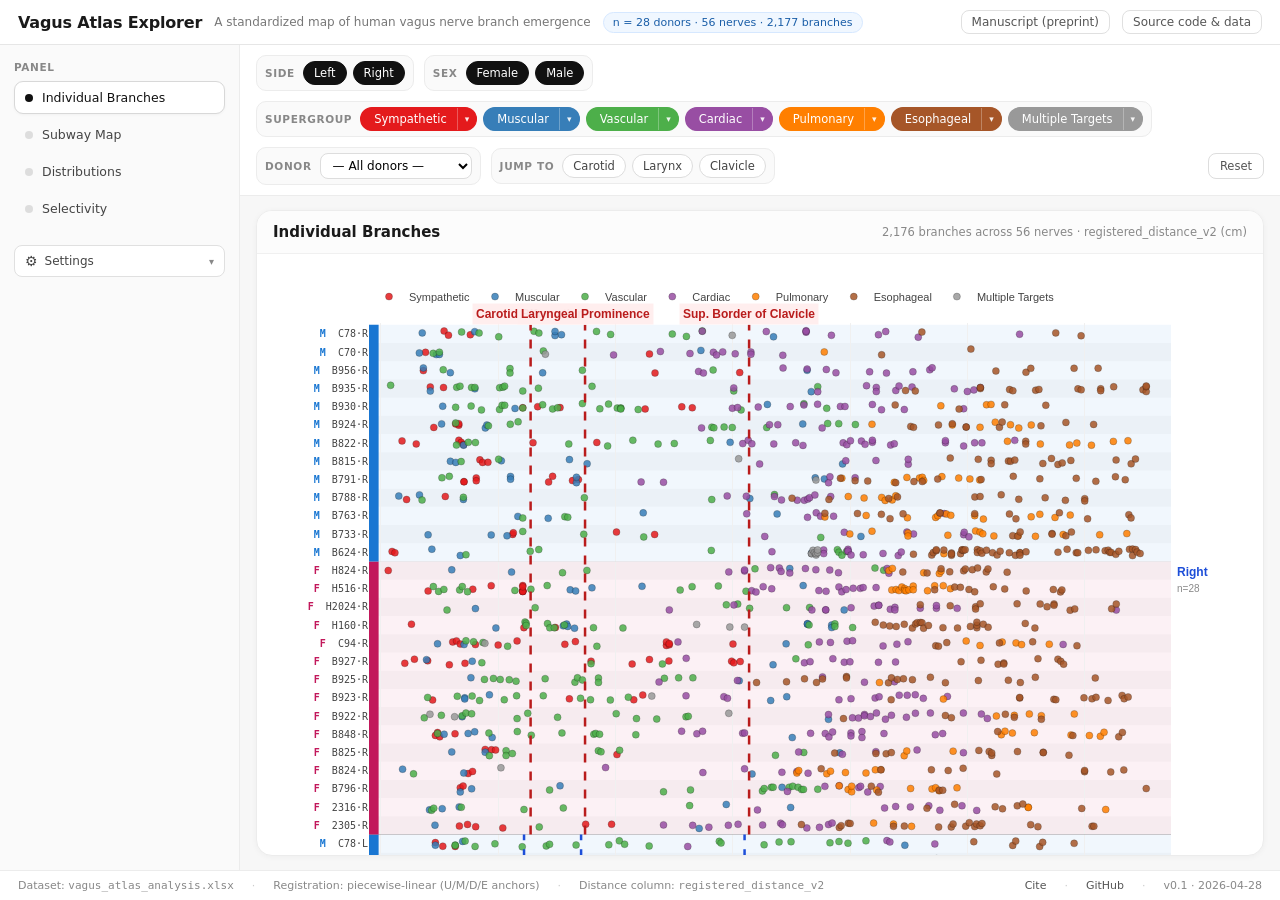
==== explorer/index.html @ 988008fc "Reorganize: paper/ and explorer/ top-level folders Drops repo from 27 top-level entries to 10. All p" ====
<!DOCTYPE html>
<html lang="en">
<head>
<meta charset="UTF-8">
<meta name="viewport" content="width=device-width, initial-scale=1.0">
<title>Vagus Atlas Explorer</title>
<script src="https://cdn.plot.ly/plotly-2.30.0.min.js" charset="utf-8"></script>
<script src="vagus_atlas_data.js"></script>
<style>
  /* ==========================================================
     RESET + TYPOGRAPHY
     ========================================================== */
  *, *::before, *::after { box-sizing: border-box; }
  html, body { height: 100%; margin: 0; }
  body {
    font-family: Inter, system-ui, "Segoe UI", Helvetica, Arial, sans-serif;
    font-size: 13px;
    color: #1a1a1a;
    background: #f7f7f7;
    -webkit-font-smoothing: antialiased;
  }
  button { font-family: inherit; font-size: inherit; color: inherit; }

  /* ==========================================================
     APP GRID
     ========================================================== */
  #app {
    display: grid;
    grid-template-rows: auto 1fr auto;
    grid-template-columns: 240px 1fr;
    grid-template-areas:
      "header  header"
      "sidebar main"
      "footer  footer";
    height: 100vh;
    width: 100vw;
  }

  /* ==========================================================
     HEADER
     ========================================================== */
  header {
    grid-area: header;
    display: flex;
    align-items: center;
    gap: 12px;
    padding: 10px 18px;
    background: #fff;
    border-bottom: 1px solid #e6e6e6;
  }
  header h1 {
    margin: 0;
    font-size: 16px;
    font-weight: 600;
    letter-spacing: -0.01em;
  }
  header .subtitle {
    font-size: 12px;
    color: #777;
    font-weight: 400;
  }
  .badge {
    font-size: 11px;
    padding: 3px 9px;
    border-radius: 999px;
    background: #f5f5f5;
    border: 1px solid #e7e7e7;
    color: #444;
    white-space: nowrap;
  }
  .badge.dataset { background: #f0f7ff; border-color: #d6e8ff; color: #1a5ea8; }
  header .spacer { flex: 1; }
  header .header-link {
    font-size: 12px;
    color: #555;
    text-decoration: none;
    padding: 4px 10px;
    border-radius: 8px;
    border: 1px solid #e0e0e0;
  }
  header .header-link:hover { background: #fafafa; }

  /* ==========================================================
     SIDEBAR
     ========================================================== */
  aside.sidebar {
    grid-area: sidebar;
    background: #fafafa;
    border-right: 1px solid #ececec;
    overflow-y: auto;
    padding: 16px 14px 24px 14px;
  }
  .side-section { margin-bottom: 20px; }
  .side-section h4 {
    margin: 0 0 8px 0;
    font-size: 10.5px;
    font-weight: 600;
    text-transform: uppercase;
    letter-spacing: 0.06em;
    color: #888;
  }

  .toggle-row {
    display: flex;
    background: #fff;
    border: 1px solid #e2e2e2;
    border-radius: 10px;
    padding: 3px;
    gap: 3px;
  }
  .toggle-row .toggle-btn {
    flex: 1;
    padding: 6px 0;
    border: none;
    background: transparent;
    border-radius: 7px;
    cursor: pointer;
    font-size: 12px;
    font-weight: 500;
    color: #555;
    transition: background 0.12s, color 0.12s;
  }
  .toggle-row .toggle-btn:hover:not(.active) { background: #f1f1f1; }
  .toggle-row .toggle-btn.active {
    background: #111;
    color: #fff;
  }

  .panel-nav { display: flex; flex-direction: column; gap: 4px; }
  .panel-nav .nav-item {
    display: flex;
    align-items: center;
    gap: 9px;
    padding: 8px 10px;
    border-radius: 9px;
    cursor: pointer;
    color: #444;
    font-size: 12.5px;
    border: 1px solid transparent;
    background: transparent;
    text-align: left;
  }
  .panel-nav .nav-item:hover:not(.active):not(.disabled) { background: #f0f0f0; }
  .panel-nav .nav-item.active {
    background: #fff;
    border-color: #d8d8d8;
    color: #111;
    font-weight: 500;
    box-shadow: 0 1px 3px rgba(0,0,0,0.04);
  }
  .panel-nav .nav-item.disabled {
    opacity: 0.4;
    cursor: not-allowed;
  }
  .panel-nav .nav-item .nav-dot {
    width: 8px; height: 8px; border-radius: 50%;
    background: #ddd;
    flex-shrink: 0;
  }
  .panel-nav .nav-item.active .nav-dot { background: #111; }

  /* ==========================================================
     MAIN CONTENT
     ========================================================== */
  main {
    grid-area: main;
    display: grid;
    grid-template-rows: auto 1fr;
    overflow: hidden;
    background: #f7f7f7;
  }

  /* ----- Filter bar ----- */
  .filter-bar {
    background: #fff;
    border-bottom: 1px solid #ececec;
    padding: 10px 16px;
    display: flex;
    flex-wrap: wrap;
    gap: 10px;
    align-items: center;
  }
  .filter-group {
    display: flex;
    align-items: center;
    gap: 6px;
    background: #fafafa;
    border: 1px solid #ececec;
    border-radius: 10px;
    padding: 5px 8px;
  }
  .filter-group .filter-label {
    font-size: 10.5px;
    font-weight: 600;
    text-transform: uppercase;
    letter-spacing: 0.06em;
    color: #888;
    margin-right: 2px;
  }
  .chip {
    font-size: 11.5px;
    padding: 4px 10px;
    border-radius: 999px;
    border: 1px solid #ddd;
    background: #fff;
    cursor: pointer;
    color: #444;
    transition: background 0.12s, color 0.12s, border-color 0.12s;
    white-space: nowrap;
  }
  .chip:hover:not(.active) { background: #f3f3f3; }
  .chip.active {
    background: #111;
    color: #fff;
    border-color: #111;
  }
  .chip.sg-chip {
    border-left-width: 4px;
    padding: 0;
    display: inline-flex;
    align-items: stretch;
  }
  .sg-chip-name {
    padding: 4px 10px;
  }
  .sg-chip-chevron {
    padding: 4px 7px;
    border-left: 1px solid rgba(0,0,0,0.10);
    color: #888;
    font-size: 9px;
    user-select: none;
    display: inline-flex;
    align-items: center;
  }
  .sg-chip-chevron:hover { background: rgba(0,0,0,0.08); }
  .chip.sg-chip.active {
    background: var(--sg-color);
    border-color: var(--sg-color);
    color: #fff;
  }
  .chip.sg-chip.active .sg-chip-chevron {
    border-left-color: rgba(255,255,255,0.28);
    color: rgba(255,255,255,0.9);
  }
  .chip.sg-chip.active .sg-chip-chevron:hover { background: rgba(255,255,255,0.18); }
  .chip.sg-chip.partial {
    background: rgba(0,0,0,0.02);
    color: var(--sg-color);
  }
  .chip.sg-chip.partial .sg-chip-chevron { color: var(--sg-color); border-left-color: rgba(0,0,0,0.18); }
  .chip.sg-chip:not(.active):not(.partial) {
    border-left-color: var(--sg-color);
  }

  /* Subgroup picker bar — appears below the filter bar when chevrons are open */
  .filter-subbar {
    display: none;
    flex-wrap: wrap;
    gap: 8px;
    margin: 0 16px 10px 16px;
    padding: 6px 10px;
    background: #fafafa;
    border: 1px dashed #d4d4d4;
    border-radius: 8px;
  }
  .filter-subbar.has-expanded { display: flex; }
  .fsb-cluster {
    display: inline-flex;
    align-items: center;
    flex-wrap: wrap;
    gap: 4px;
    padding: 4px 8px;
    border-radius: 8px;
    background: var(--sg-tint, rgba(0,0,0,0.03));
    border: 1px solid var(--sg-border, #e5e5e5);
  }
  .fsb-cluster-label {
    font-size: 10px;
    font-weight: 700;
    text-transform: uppercase;
    letter-spacing: 0.05em;
    color: var(--sg-color, #555);
    margin-right: 2px;
  }
  .fsb-sub-chip {
    font-size: 10.5px;
    padding: 2px 9px;
    border-radius: 999px;
    border: 1px solid #ddd;
    background: #fff;
    cursor: pointer;
    color: #555;
    white-space: nowrap;
    font-family: inherit;
    transition: background 0.12s, color 0.12s, border-color 0.12s;
  }
  .fsb-sub-chip:hover:not(.active) { background: #f3f3f3; }
  .fsb-sub-chip.active {
    background: var(--sg-color, #111);
    color: #fff;
    border-color: var(--sg-color, #111);
  }

  .filter-group select {
    font: inherit;
    font-size: 12px;
    border: 1px solid #ddd;
    border-radius: 8px;
    background: #fff;
    padding: 4px 8px;
    cursor: pointer;
  }

  .reset-btn {
    margin-left: auto;
    font-size: 11.5px;
    padding: 5px 11px;
    border-radius: 8px;
    border: 1px solid #ddd;
    background: #fff;
    color: #555;
    cursor: pointer;
  }
  .reset-btn:hover { background: #fafafa; color: #111; }

  /* ----- Panel area ----- */
  .panel-area {
    overflow: auto;
    padding: 14px 16px;
  }
  .panel {
    display: none;
    height: 100%;
  }
  .panel.active { display: block; }

  .card {
    background: #fff;
    border: 1px solid #ececec;
    border-radius: 16px;
    box-shadow: 0 1px 6px rgba(0,0,0,0.04);
    overflow: hidden;
    height: 100%;
    display: flex;
    flex-direction: column;
  }
  .card-header {
    padding: 12px 16px;
    border-bottom: 1px solid #f0f0f0;
    background: #fcfcfc;
    display: flex;
    align-items: center;
    justify-content: space-between;
  }
  .card-header h2 {
    margin: 0;
    font-size: 14px;
    font-weight: 600;
  }
  .card-header .card-meta {
    font-size: 11.5px;
    color: #888;
  }
  .card-body {
    flex: 1;
    padding: 16px;
    overflow: auto;
  }
  .figure-placeholder {
    height: 100%;
    min-height: 360px;
    border: 1.5px dashed #d8d8d8;
    border-radius: 12px;
    display: flex;
    flex-direction: column;
    align-items: center;
    justify-content: center;
    gap: 6px;
    color: #999;
    font-size: 12.5px;
    background: #fbfbfb;
  }
  .figure-placeholder .ph-title {
    font-size: 14px;
    font-weight: 500;
    color: #666;
  }
  .figure-placeholder .ph-detail {
    font-size: 11.5px;
    color: #aaa;
    max-width: 460px;
    text-align: center;
    line-height: 1.5;
  }

  /* ==========================================================
     FOOTER
     ========================================================== */
  footer {
    grid-area: footer;
    background: #fff;
    border-top: 1px solid #ececec;
    padding: 8px 18px;
    display: flex;
    gap: 18px;
    align-items: center;
    font-size: 11px;
    color: #888;
  }
  footer .foot-sep { color: #ccc; }
  footer a { color: #555; text-decoration: none; }
  footer a:hover { color: #111; text-decoration: underline; }
  footer .spacer { flex: 1; }

  /* ==========================================================
     SELECTIVITY PANEL CONTROLS
     ========================================================== */
  .sel-controls {
    display: flex;
    flex-wrap: wrap;
    gap: 14px;
    margin-bottom: 10px;
    padding: 10px 12px;
    background: #fafafa;
    border: 1px solid #ececec;
    border-radius: 12px;
    align-items: flex-start;
  }
  .sel-block {
    display: flex;
    flex-direction: column;
    gap: 5px;
    min-width: 0;
  }
  .sel-block.flex { flex: 1; min-width: 220px; }
  .sel-block-label {
    font-size: 10px;
    font-weight: 600;
    text-transform: uppercase;
    letter-spacing: 0.06em;
    color: #888;
  }
  .sel-block-label .sel-target-tag { color: #ec4899; }
  .sel-block-label .sel-comp-tag { color: #06b6d4; }
  .sel-chips {
    display: flex;
    flex-wrap: wrap;
    gap: 4px;
  }
  .sel-chip {
    font-size: 11px;
    padding: 3px 9px;
    border-radius: 999px;
    border: 1px solid #ddd;
    background: #fff;
    cursor: pointer;
    color: #555;
    transition: background 0.12s, color 0.12s, border-color 0.12s;
    white-space: nowrap;
    font-family: inherit;
  }
  .sel-chip:hover:not(.target-active):not(.comparator-active):not(.disabled) { background: #f3f3f3; }
  .sel-chip.disabled { opacity: 0.4; cursor: not-allowed; }
  .sel-chip.target-active {
    background: #ec4899;
    color: #fff;
    border-color: #ec4899;
  }
  .sel-chip.comparator-active {
    background: #06b6d4;
    color: #fff;
    border-color: #06b6d4;
  }
  /* Partial: some but not all subgroups in this role */
  .sel-chip.target-partial {
    background: rgba(236,72,153,0.10);
    border-color: #ec4899;
    color: #ec4899;
  }
  .sel-chip.comparator-partial {
    background: rgba(6,182,212,0.10);
    border-color: #06b6d4;
    color: #06b6d4;
  }
  /* Chip becomes a two-part button: name + chevron */
  .sel-chip { padding: 0; display: inline-flex; align-items: stretch; }
  .sel-chip-name { padding: 3px 9px; }
  .sel-chip-chevron {
    padding: 3px 7px;
    border-left: 1px solid #ddd;
    color: #888;
    font-size: 10px;
    user-select: none;
    display: inline-flex;
    align-items: center;
  }
  .sel-chip-chevron:hover { background: rgba(0,0,0,0.08); }
  .sel-chip.target-active .sel-chip-chevron,
  .sel-chip.comparator-active .sel-chip-chevron {
    border-left-color: rgba(255,255,255,0.28);
    color: rgba(255,255,255,0.9);
  }
  .sel-chip.target-active .sel-chip-chevron:hover,
  .sel-chip.comparator-active .sel-chip-chevron:hover { background: rgba(255,255,255,0.18); }
  .sel-chip.target-partial .sel-chip-chevron { border-left-color: rgba(236,72,153,0.35); color: #ec4899; }
  .sel-chip.comparator-partial .sel-chip-chevron { border-left-color: rgba(6,182,212,0.35); color: #06b6d4; }
  /* Open chevron gets a subtle tint matching the cluster below */
  .sel-chip-chevron.open {
    background: var(--sg-tint, rgba(0,0,0,0.06));
    color: var(--sg-color, #333);
  }

  /* Second-row subgroup bar — appears only when at least one chevron is open */
  .sel-subgroup-bar {
    display: none;
    flex-wrap: wrap;
    gap: 6px;
    margin-top: 6px;
    padding: 6px 8px;
    background: #fafafa;
    border: 1px dashed #d4d4d4;
    border-radius: 8px;
  }
  .sel-subgroup-bar.has-expanded { display: flex; }
  .sel-sub-cluster {
    display: inline-flex;
    align-items: center;
    flex-wrap: wrap;
    gap: 4px;
    padding: 4px 8px;
    border-radius: 8px;
    background: var(--sg-tint, rgba(0,0,0,0.03));
    border: 1px solid var(--sg-border, #e5e5e5);
  }
  .sel-sub-cluster-label {
    font-size: 9.5px;
    font-weight: 700;
    text-transform: uppercase;
    letter-spacing: 0.05em;
    color: var(--sg-color, #555);
    margin-right: 2px;
  }
  .sel-sub-chip {
    font-size: 10.5px;
    padding: 2px 9px;
    border-radius: 999px;
    border: 1px solid #ddd;
    background: #fff;
    cursor: pointer;
    color: #555;
    white-space: nowrap;
    font-family: inherit;
    transition: background 0.12s, color 0.12s, border-color 0.12s;
  }
  .sel-sub-chip:hover:not(.target-active):not(.comparator-active):not(.disabled) { background: #f3f3f3; }
  .sel-sub-chip.target-active { background: #ec4899; color: #fff; border-color: #ec4899; }
  .sel-sub-chip.comparator-active { background: #06b6d4; color: #fff; border-color: #06b6d4; }
  .sel-sub-chip.disabled { opacity: 0.45; cursor: not-allowed; }

  .sel-input {
    font: inherit;
    font-size: 12px;
    padding: 4px 8px;
    border: 1px solid #ddd;
    border-radius: 6px;
    background: #fff;
    width: 80px;
  }
  .sel-input.tiny { width: 60px; }
  .sel-btn {
    font: inherit;
    font-size: 11.5px;
    padding: 5px 10px;
    border-radius: 8px;
    border: 1px solid #ddd;
    background: #fff;
    color: #444;
    cursor: pointer;
  }
  .sel-btn:hover { background: #f3f3f3; color: #111; }

  .sel-readout {
    display: flex;
    flex-wrap: wrap;
    gap: 6px 14px;
    padding: 8px 14px;
    margin-bottom: 10px;
    background: #fff;
    border: 1px solid #efefef;
    border-radius: 10px;
    font-size: 12px;
    align-items: baseline;
  }
  .sel-readout .sr-item { display: inline-flex; align-items: baseline; gap: 4px; }
  .sel-readout .sr-label {
    color: #888;
    font-size: 9.5px;
    font-weight: 600;
    text-transform: uppercase;
    letter-spacing: 0.06em;
  }
  .sel-readout .sr-value { font-weight: 600; color: #111; font-variant-numeric: tabular-nums; }
  .sel-readout .sr-target { color: #ec4899; }
  .sel-readout .sr-comparator { color: #06b6d4; }
  .sel-readout .sr-side-l { border-left: 3px solid #b91c1c; padding-left: 6px; }
  .sel-readout .sr-side-r { border-left: 3px solid #1d4ed8; padding-left: 6px; }
  .sel-readout .sr-sep { color: #ccc; }

  /* ==========================================================
     DISTRIBUTIONS / VIOLINS PANEL CONTROLS
     ========================================================== */
  .vio-controls {
    display: flex;
    flex-wrap: wrap;
    gap: 14px;
    margin-bottom: 10px;
    padding: 10px 12px;
    background: #fafafa;
    border: 1px solid #ececec;
    border-radius: 12px;
    align-items: flex-start;
  }
  .vio-block { display: flex; flex-direction: column; gap: 5px; min-width: 0; }
  .vio-block.flex { flex: 1; min-width: 260px; }
  .vio-block-label {
    font-size: 10px;
    font-weight: 600;
    text-transform: uppercase;
    letter-spacing: 0.06em;
    color: #888;
  }
  .vio-pool-a-tag { color: #0d9488; }
  .vio-pool-b-tag { color: #d97706; }

  .vio-chip-grid { display: flex; flex-direction: column; gap: 5px; }
  .vio-chip-row { display: flex; flex-wrap: wrap; gap: 4px; }

  .vio-chip {
    display: inline-flex;
    align-items: center;
    gap: 0;
    font-size: 11px;
    padding: 0;
    border-radius: 999px;
    border: 1px solid #ddd;
    background: #fff;
    cursor: pointer;
    color: #555;
    white-space: nowrap;
    font-family: inherit;
    overflow: hidden;
    transition: background 0.12s, color 0.12s, border-color 0.12s;
  }
  .vio-chip-name {
    padding: 3px 4px 3px 10px;
    cursor: pointer;
  }
  .vio-chip-chevron {
    display: inline-flex;
    align-items: center;
    justify-content: center;
    width: 18px;
    height: 100%;
    background: rgba(0,0,0,0.04);
    font-size: 9px;
    border-left: 1px solid rgba(0,0,0,0.08);
    color: inherit;
    cursor: pointer;
    padding: 0 2px;
  }
  .vio-chip-chevron:hover { background: rgba(0,0,0,0.10); }

  .vio-chip.pool-a-active {
    background: #0d9488;
    color: #fff;
    border-color: #0d9488;
  }
  .vio-chip.pool-a-active .vio-chip-chevron {
    background: rgba(255,255,255,0.18);
    border-left-color: rgba(255,255,255,0.25);
  }
  .vio-chip.pool-b-active {
    background: #d97706;
    color: #fff;
    border-color: #d97706;
  }
  .vio-chip.pool-b-active .vio-chip-chevron {
    background: rgba(255,255,255,0.18);
    border-left-color: rgba(255,255,255,0.25);
  }
  .vio-chip.pool-a-partial {
    background: rgba(13,148,136,0.10);
    border-color: #0d9488;
    color: #0d9488;
  }
  .vio-chip.pool-b-partial {
    background: rgba(217,119,6,0.10);
    border-color: #d97706;
    color: #d97706;
  }
  .vio-chip.disabled { opacity: 0.4; cursor: not-allowed; }

  .vio-subgroup-tray {
    display: none;
    flex-wrap: wrap;
    gap: 3px;
    padding: 6px 8px;
    background: #fafafa;
    border: 1px dashed #d4d4d4;
    border-radius: 8px;
    margin-top: 2px;
  }
  .vio-subgroup-tray.expanded { display: flex; }

  .vio-sub-chip {
    font-size: 10.5px;
    padding: 2px 9px;
    border-radius: 999px;
    border: 1px solid #ddd;
    background: #fff;
    cursor: pointer;
    color: #555;
    white-space: nowrap;
    font-family: inherit;
    transition: background 0.12s, color 0.12s, border-color 0.12s;
  }
  .vio-sub-chip:hover:not(.pool-a-active):not(.pool-b-active) { background: #f3f3f3; }
  .vio-sub-chip.pool-a-active {
    background: #0d9488; color: #fff; border-color: #0d9488;
  }
  .vio-sub-chip.pool-b-active {
    background: #d97706; color: #fff; border-color: #d97706;
  }
  .vio-sub-chip.disabled { opacity: 0.4; cursor: not-allowed; }

  .vio-sex-toggle[data-on="true"] {
    background: #111;
    color: #fff;
    border-color: #111;
  }

  .vio-mode-bar {
    display: flex;
    align-items: center;
    gap: 14px;
    margin-bottom: 10px;
    padding: 8px 12px;
    background: #fafafa;
    border: 1px solid #ececec;
    border-radius: 12px;
  }
  .vio-mode-bar .vio-spacer { flex: 1; }

  .vio-pools-controls {
    display: flex;
    flex-wrap: wrap;
    gap: 14px;
    margin-bottom: 10px;
    padding: 10px 12px;
    background: #fafafa;
    border: 1px solid #ececec;
    border-radius: 12px;
    align-items: flex-start;
  }

  /* Picker chip styling — uses neutral dark gray for "in current build" */
  .vio-chip.picker-active {
    background: #374151;
    color: #fff;
    border-color: #374151;
  }
  .vio-chip.picker-active .vio-chip-chevron {
    background: rgba(255,255,255,0.18);
    border-left-color: rgba(255,255,255,0.25);
  }
  .vio-chip.picker-partial {
    background: #f3f4f6;
    border-color: #374151;
    color: #374151;
  }
  .vio-sub-chip.picker-active {
    background: #374151; color: #fff; border-color: #374151;
  }

  /* Pool list chips */
  .vio-pool-list {
    display: flex;
    flex-wrap: wrap;
    gap: 6px;
    padding: 4px 0;
    min-height: 36px;
  }
  .vio-pool-empty-hint {
    font-size: 11.5px;
    color: #aaa;
    font-style: italic;
    padding: 6px 0;
  }
  .vio-pool-chip {
    display: inline-flex;
    align-items: center;
    gap: 6px;
    font-size: 12px;
    padding: 4px 4px 4px 12px;
    border-radius: 999px;
    border: 2px solid var(--pool-color, #888);
    background: #fff;
    color: var(--pool-color, #555);
    cursor: pointer;
    font-family: inherit;
    font-weight: 500;
    user-select: none;
  }
  .vio-pool-chip:hover { background: rgba(0,0,0,0.03); }
  .vio-pool-chip.editing {
    background: var(--pool-color, #555);
    color: #fff;
    box-shadow: 0 0 0 3px rgba(0,0,0,0.06);
  }
  .vio-pool-chip-name { font-weight: 600; }
  .vio-pool-chip-count {
    font-size: 10.5px;
    opacity: 0.7;
    font-weight: 400;
  }
  .vio-pool-chip-remove {
    display: inline-flex;
    align-items: center;
    justify-content: center;
    width: 18px;
    height: 18px;
    border-radius: 50%;
    background: rgba(0,0,0,0.06);
    font-size: 11px;
    color: inherit;
    cursor: pointer;
    margin-left: 2px;
  }
  .vio-pool-chip-remove:hover { background: rgba(0,0,0,0.18); }
  .vio-pool-chip.editing .vio-pool-chip-remove { background: rgba(255,255,255,0.18); }
  .vio-pool-chip.editing .vio-pool-chip-remove:hover { background: rgba(255,255,255,0.32); }

  /* ==========================================================
     SETTINGS DROPDOWN (sidebar)
     ========================================================== */
  .settings-section { position: relative; }
  .settings-toggle {
    display: flex; align-items: center; gap: 7px;
    width: 100%;
    padding: 8px 10px;
    background: #fff;
    border: 1px solid #e0e0e0;
    border-radius: 8px;
    cursor: pointer;
    font: inherit;
    font-size: 12px;
    color: #444;
    text-align: left;
  }
  .settings-toggle:hover { background: #f5f5f5; }
  .settings-toggle .gear { font-size: 14px; line-height: 1; }
  .settings-toggle .label { font-weight: 500; }
  .settings-toggle .chev {
    margin-left: auto; font-size: 10px; color: #888;
    transition: transform 0.15s;
  }
  .settings-toggle[aria-expanded="true"] .chev { transform: rotate(180deg); }
  .settings-toggle[aria-expanded="true"] {
    background: #111; color: #fff; border-color: #111;
  }
  .settings-toggle[aria-expanded="true"] .chev { color: #fff; }

  .settings-dropdown {
    display: none;
    position: absolute;
    left: 0; right: 0;
    top: calc(100% + 6px);
    z-index: 50;
    background: #fff;
    border: 1px solid #e0e0e0;
    border-radius: 10px;
    box-shadow: 0 8px 24px rgba(0,0,0,0.12);
    padding: 4px 14px;
  }
  .settings-dropdown.open { display: block; }
  .settings-row {
    display: flex; flex-direction: column; gap: 6px;
    padding: 10px 0;
    border-bottom: 1px solid #f0f0f0;
  }
  .settings-row:last-child { border-bottom: none; }
  .settings-row-label {
    font-size: 10px;
    font-weight: 600;
    text-transform: uppercase;
    letter-spacing: 0.05em;
    color: #888;
  }
  .settings-row-control { display: flex; gap: 4px; }
  .settings-btn {
    flex: 1;
    font: inherit; font-size: 11px;
    padding: 5px 9px;
    border: 1px solid #ddd;
    background: #fff;
    border-radius: 6px;
    cursor: pointer;
    color: #444;
  }
  .settings-btn:hover { background: #f3f3f3; }
  .settings-btn.active {
    background: #111; color: #fff; border-color: #111;
  }
  /* Numeric scale input (with native up/down spinner arrows) */
  .settings-num {
    flex: 1;
    font: inherit;
    font-size: 12px;
    padding: 4px 6px;
    border: 1px solid #ddd;
    border-radius: 6px;
    background: #fff;
    color: #222;
    text-align: right;
    min-width: 64px;
    max-width: 80px;
    font-variant-numeric: tabular-nums;
  }
  .settings-num:focus { outline: 2px solid #111; outline-offset: -2px; }
  .settings-num-unit {
    font-size: 11px;
    color: #888;
    margin-left: 4px;
    align-self: center;
  }
  .settings-num-reset {
    flex: 0 0 auto;
    margin-left: auto;
    font: inherit;
    font-size: 10.5px;
    padding: 4px 8px;
    border: 1px solid #ddd;
    border-radius: 6px;
    background: #fff;
    color: #666;
    cursor: pointer;
  }
  .settings-num-reset:hover { background: #f3f3f3; color: #111; }

  /* ==========================================================
     DEBUG WIDGET (development only — remove later)
     ========================================================== */
  #debug-state {
    position: fixed;
    bottom: 38px;
    right: 12px;
    background: rgba(20,20,20,0.92);
    color: #b8e0ff;
    font-family: ui-monospace, "SF Mono", Menlo, Consolas, monospace;
    font-size: 10.5px;
    padding: 8px 11px;
    border-radius: 8px;
    max-width: 360px;
    z-index: 1000;
    pointer-events: none;
    white-space: pre;
    line-height: 1.5;
    opacity: 0.85;
  }
  #debug-state.hidden { display: none; }

  /* ==========================================================
     APP CHROME FONT SCALING (high-specificity overrides at the end of the stylesheet so they win)
     Toggled via JS: document.documentElement.style.setProperty('--scale-chrome', '1.20')
     ========================================================== */
  :root { --scale-chrome: 1; }
  html body { font-size: calc(13px * var(--scale-chrome)); }
  #app header h1 { font-size: calc(16px * var(--scale-chrome)); }
  #app header .subtitle { font-size: calc(12px * var(--scale-chrome)); }
  #app header .badge { font-size: calc(11px * var(--scale-chrome)); }
  #app header .header-link { font-size: calc(12px * var(--scale-chrome)); }
  #app aside.sidebar .side-section h4 { font-size: calc(10.5px * var(--scale-chrome)); }
  #app .panel-nav .nav-item { font-size: calc(12.5px * var(--scale-chrome)); }
  #app .settings-section .settings-toggle { font-size: calc(12px * var(--scale-chrome)); }
  #app .settings-section .settings-row-label { font-size: calc(10px * var(--scale-chrome)); }
  #app .settings-section .settings-btn { font-size: calc(11px * var(--scale-chrome)); }
  #app .filter-bar .filter-label { font-size: calc(10.5px * var(--scale-chrome)); }
  #app .filter-bar .chip { font-size: calc(11.5px * var(--scale-chrome)); }
  #app .filter-bar .chip .sg-chip-chevron { font-size: calc(9px * var(--scale-chrome)); }
  #app .filter-bar .filter-group select { font-size: calc(12px * var(--scale-chrome)); }
  #app .filter-bar .reset-btn { font-size: calc(11.5px * var(--scale-chrome)); }
  #app .filter-subbar .fsb-cluster-label { font-size: calc(10px * var(--scale-chrome)); }
  #app .filter-subbar .fsb-sub-chip { font-size: calc(10.5px * var(--scale-chrome)); }
  #app footer { font-size: calc(11px * var(--scale-chrome)); }
  #app .card-header h2 { font-size: calc(15px * var(--scale-chrome)); }
  #app .card-meta { font-size: calc(11.5px * var(--scale-chrome)); }
</style>
</head>
<body data-distance-mode="registered">

  <div id="app">

    <!-- =================================================
         HEADER
         ================================================= -->
    <header>
      <h1>Vagus Atlas Explorer</h1>
      <span class="subtitle">A standardized map of human vagus nerve branch emergence</span>
      <span class="badge dataset">n = 28 donors · 56 nerves · 2,177 branches</span>
      <div class="spacer"></div>
      <a href="https://www.biorxiv.org/content/10.64898/2026.05.08.723047v2" class="header-link" title="Preprint on bioRxiv (peer-reviewed DOI will replace on publication)" target="_blank" rel="noopener">Manuscript (preprint)</a>
      <a href="https://github.com/drsiyarb/vagus_nerve_explorer" class="header-link" title="Source code &amp; data for reproducibility" target="_blank" rel="noopener">Source code &amp; data</a>
    </header>

    <!-- =================================================
         SIDEBAR
         ================================================= -->
    <aside class="sidebar">

      <div class="side-section">
        <h4>Panel</h4>
        <div class="panel-nav" id="panel-nav">
          <button class="nav-item active" data-panel="individual">
            <span class="nav-dot"></span><span>Individual Branches</span>
          </button>
          <button class="nav-item" data-panel="subway">
            <span class="nav-dot"></span><span>Subway Map</span>
          </button>
          <button class="nav-item" data-panel="violins">
            <span class="nav-dot"></span><span>Distributions</span>
          </button>
          <button class="nav-item" data-panel="selectivity">
            <span class="nav-dot"></span><span>Selectivity</span>
          </button>
        </div>
      </div>

      <div class="side-section settings-section">
        <button class="settings-toggle" id="settings-toggle" aria-expanded="false" aria-haspopup="true">
          <span class="gear" aria-hidden="true">⚙</span>
          <span class="label">Settings</span>
          <span class="chev" aria-hidden="true">▾</span>
        </button>
        <div class="settings-dropdown" id="settings-dropdown" role="menu">

          <div class="settings-row">
            <span class="settings-row-label">Distance</span>
            <div class="settings-row-control toggle-row" id="toggle-distance-mode">
              <button class="settings-btn toggle-btn active" data-value="registered">Registered</button>
              <button class="settings-btn toggle-btn" data-value="raw">Raw</button>
            </div>
          </div>

          <div class="settings-row">
            <span class="settings-row-label">Plot headings</span>
            <div class="settings-row-control" data-setting="scale-plotHeadings">
              <input type="number" class="settings-num" min="50" max="200" step="5" value="100">
              <span class="settings-num-unit">%</span>
              <button class="settings-num-reset" type="button" title="Reset to 100%">Reset</button>
            </div>
          </div>

          <div class="settings-row">
            <span class="settings-row-label">Plot tick labels</span>
            <div class="settings-row-control" data-setting="scale-plotTicks">
              <input type="number" class="settings-num" min="50" max="200" step="5" value="100">
              <span class="settings-num-unit">%</span>
              <button class="settings-num-reset" type="button" title="Reset to 100%">Reset</button>
            </div>
          </div>

          <div class="settings-row">
            <span class="settings-row-label">Plot annotations</span>
            <div class="settings-row-control" data-setting="scale-plotAnnotations">
              <input type="number" class="settings-num" min="50" max="200" step="5" value="100">
              <span class="settings-num-unit">%</span>
              <button class="settings-num-reset" type="button" title="Reset to 100%">Reset</button>
            </div>
          </div>

          <div class="settings-row">
            <span class="settings-row-label">Plot legend</span>
            <div class="settings-row-control" data-setting="scale-plotLegend">
              <input type="number" class="settings-num" min="50" max="200" step="5" value="100">
              <span class="settings-num-unit">%</span>
              <button class="settings-num-reset" type="button" title="Reset to 100%">Reset</button>
            </div>
          </div>

          <div class="settings-row">
            <span class="settings-row-label">App chrome</span>
            <div class="settings-row-control" data-setting="scale-appChrome">
              <input type="number" class="settings-num" min="50" max="200" step="5" value="100">
              <span class="settings-num-unit">%</span>
              <button class="settings-num-reset" type="button" title="Reset to 100%">Reset</button>
            </div>
          </div>

        </div>
      </div>

    </aside>

    <!-- =================================================
         MAIN
         ================================================= -->
    <main>

      <!-- ----- Filter bar ----- -->
      <div class="filter-bar">

        <div class="filter-group">
          <span class="filter-label">Side</span>
          <button class="chip active" data-filter="side" data-value="L">Left</button>
          <button class="chip active" data-filter="side" data-value="R">Right</button>
        </div>

        <div class="filter-group">
          <span class="filter-label">Sex</span>
          <button class="chip active" data-filter="sex" data-value="F">Female</button>
          <button class="chip active" data-filter="sex" data-value="M">Male</button>
        </div>

        <div class="filter-group" id="supergroup-chips">
          <span class="filter-label">Supergroup</span>
          <!-- supergroup chips injected by JS using canonical palette -->
        </div>

        <div class="filter-group">
          <span class="filter-label">Donor</span>
          <select id="subject-select">
            <option value="">— All donors —</option>
            <!-- populated by JS from atlasData.donors -->
          </select>
        </div>

        <div class="filter-group">
          <span class="filter-label">Jump to</span>
          <button class="chip" data-jump="carotid">Carotid</button>
          <button class="chip" data-jump="larynx">Larynx</button>
          <button class="chip" data-jump="clavicle">Clavicle</button>
        </div>

        <button class="reset-btn" id="reset-filters">Reset</button>
      </div>

      <!-- ----- Subgroup picker (second-row, appears when a supergroup chevron is open) ----- -->
      <div class="filter-subbar" id="subgroup-subbar"></div>

      <!-- ----- Panel area ----- -->
      <div class="panel-area">

        <!-- Panel: Individual Branches -->
        <section class="panel active" data-panel="individual">
          <div class="card">
            <div class="card-header">
              <h2>Individual Branches</h2>
              <span class="card-meta" id="individual-card-meta">Every branch as one mark along the registered axis</span>
            </div>
            <div class="card-body">
              <div id="fig-individual" style="width:100%;height:100%;min-height:520px;"></div>
            </div>
          </div>
        </section>

        <!-- Panel: Subway Map -->
        <section class="panel" data-panel="subway">
          <div class="card">
            <div class="card-header">
              <h2>Subway Map</h2>
              <span class="card-meta">Top-25 subgroups · donor-level presence breakdown (Left-only / Right-only / Bilateral / Total)</span>
            </div>
            <div class="card-body">
              <div id="fig-subway" style="width:100%;max-width:1100px;margin:0 auto;min-height:1000px;"></div>
            </div>
          </div>
        </section>

        <!-- Panel: Distributions (violins) -->
        <section class="panel" data-panel="violins">
          <div class="card">
            <div class="card-header">
              <h2>Distributions</h2>
              <span class="card-meta" id="vio-card-meta">Top-25 subgroups · Fig 2 atlas</span>
            </div>
            <div class="card-body">

              <!-- Mode + Sex split bar -->
              <div class="vio-mode-bar">
                <div class="toggle-row" id="vio-mode-toggle">
                  <button class="toggle-btn active" data-mode="atlas">Atlas (Fig 2)</button>
                  <button class="toggle-btn" data-mode="pools">Pools comparison</button>
                </div>
                <div class="vio-spacer"></div>
                <div class="vio-block">
                  <span class="vio-block-label">Sex split</span>
                  <button class="sel-btn vio-sex-toggle" id="vio-sex-toggle" data-on="false">OFF</button>
                </div>
              </div>

              <!-- Pools-mode controls (hidden in atlas mode) -->
              <div class="vio-pools-controls" id="vio-pools-controls" style="display:none;">

                <div class="vio-block flex">
                  <span class="vio-block-label">Build a pool — click chip to toggle whole supergroup, ▾ for subgroups</span>
                  <div class="vio-chip-grid" id="vio-picker-chips"></div>
                </div>

                <div class="vio-block">
                  <span class="vio-block-label" id="vio-name-label">Pool name (optional)</span>
                  <div style="display:flex;gap:6px;align-items:center;">
                    <input type="text" id="vio-pool-name" class="sel-input" placeholder="e.g. Pharyngeal arch" style="min-width:170px;">
                    <button class="sel-btn" id="vio-add-pool">+ Add pool</button>
                    <button class="sel-btn" id="vio-cancel-edit" style="display:none;">Cancel</button>
                  </div>
                </div>

                <div class="vio-block">
                  <span class="vio-block-label">Presets</span>
                  <select id="vio-preset" class="sel-input">
                    <option value="">— pick —</option>
                    <option value="fig4A">Fig 4A · Pharyngeal Arch vs Primitive Mediastinum</option>
                    <option value="fig4B1">Fig 4 B1 · Cardiac vs Neck</option>
                    <option value="fig4C1">Fig 4 C1 · Thoracic core (4-way)</option>
                    <option value="fig4C2">Fig 4 C2 · Cardiac subtypes (3-way)</option>
                  </select>
                </div>

                <div class="vio-block flex" style="flex-basis:100%;">
                  <span class="vio-block-label">Created pools — click a chip to edit · ✕ to remove</span>
                  <div class="vio-pool-list" id="vio-pool-list"></div>
                </div>

              </div>

              <div id="fig-violins" style="width:100%;max-width:1400px;margin:0 auto;min-height:760px;"></div>
            </div>
          </div>
        </section>

        <!-- Panel: Selectivity -->
        <section class="panel" data-panel="selectivity">
          <div class="card">
            <div class="card-header">
              <h2>Selectivity</h2>
              <span class="card-meta" id="sel-card-meta">Pick a target and a comparator</span>
            </div>
            <div class="card-body">

              <!-- Sub-control bar -->
              <div class="sel-controls">

                <div class="sel-block">
                  <span class="sel-block-label">Preset</span>
                  <select id="sel-preset" class="sel-input" style="width:auto;">
                    <option value="">— pick —</option>
                    <option value="A">A · Thoracic vs Pharyngeal</option>
                    <option value="B">B · Cardiac vs Neck</option>
                    <option value="C">C · Cardiac vs Vascular</option>
                    <option value="D">D · Sup. Cardiac Plexus vs Vascular</option>
                    <option value="E">E · Deep+CP vs Sup.+Vascular</option>
                  </select>
                </div>

                <div class="sel-block flex">
                  <span class="sel-block-label"><span class="sel-target-tag">Target</span> — click name to toggle whole group · ▾ to pick subgroups</span>
                  <div class="sel-chips" id="sel-target-chips"></div>
                  <div class="sel-subgroup-bar" id="sel-target-subbar"></div>
                </div>

                <div class="sel-block flex">
                  <span class="sel-block-label"><span class="sel-comp-tag">Comparator</span> — click name to toggle whole group · ▾ to pick subgroups</span>
                  <div class="sel-chips" id="sel-comparator-chips"></div>
                  <div class="sel-subgroup-bar" id="sel-comparator-subbar"></div>
                </div>

                <div class="sel-block">
                  <span class="sel-block-label">Cursor (cm)</span>
                  <input type="number" id="sel-cursor-x" class="sel-input tiny" min="0" max="35" step="0.5" />
                </div>

                <div class="sel-block">
                  <span class="sel-block-label">Bin (cm)</span>
                  <input type="number" id="sel-bin-width" class="sel-input tiny" min="0.5" max="5" step="0.5" value="1" />
                </div>

                <div class="sel-block">
                  <span class="sel-block-label">&nbsp;</span>
                  <button class="sel-btn" id="sel-snap-peak">↓ Snap to peak</button>
                </div>

              </div>

              <!-- Live readout -->
              <div class="sel-readout" id="sel-readout">
                <span class="sr-label">Pick a target and a comparator (or use a preset)</span>
              </div>

              <!-- Plotly figure -->
              <div id="fig-selectivity" style="width:100%;min-height:760px;"></div>

            </div>
          </div>
        </section>

      </div>

    </main>

    <!-- =================================================
         FOOTER
         ================================================= -->
    <footer>
      <span>Dataset: <code>vagus_atlas_analysis.xlsx</code></span>
      <span class="foot-sep">·</span>
      <span>Registration: piecewise-linear (U/M/D/E anchors)</span>
      <span class="foot-sep">·</span>
      <span>Distance column: <code>registered_distance_v2</code></span>
      <div class="spacer"></div>
      <a href="https://github.com/drsiyarb/vagus_nerve_explorer/blob/main/CITATION.cff" title="Citable metadata (GitHub renders this as 'Cite this repository')" target="_blank" rel="noopener">Cite</a>
      <span class="foot-sep">·</span>
      <a href="#" title="GitHub data package (placeholder)">GitHub</a>
      <span class="foot-sep">·</span>
      <span>v0.1 · 2026-04-28</span>
    </footer>

  </div>

  <!-- =================================================
       DEBUG STATE WIDGET (dev only)
       ================================================= -->
  <div id="debug-state" class="hidden"></div>

  <!-- =================================================
       STATE MANAGEMENT
       ================================================= -->
  <script>
  (function () {
    'use strict';

    // Canonical 7-supergroup palette (manuscript-aligned)
    const SUPERGROUP_PALETTE = {
      'Sympathetic':       '#e41a1c',
      'Muscular':          '#377eb8',
      'Vascular':          '#4daf4a',
      'Cardiac':           '#984ea3',
      'Pulmonary':         '#ff7f00',
      'Esophageal':        '#a65628',
      'Multiple Targets':  '#999999',
    };
    const SUPERGROUP_ORDER = [
      'Sympathetic', 'Muscular', 'Vascular',
      'Cardiac', 'Pulmonary', 'Esophageal',
      'Multiple Targets',
    ];

    // Build a supergroup→[subgroups] lookup from the data so the subgroup
    // picker can drill down. Done once at IIFE init.
    const SUBGROUPS_BY_SG = (function () {
      const acc = {};
      for (const sg of SUPERGROUP_ORDER) acc[sg] = new Set();
      const b = window.atlasData && window.atlasData.branches;
      if (b) {
        for (let i = 0; i < b.subject.length; i++) {
          const g = b.group[i], s = b.subgroup[i];
          if (g && s && acc[g]) acc[g].add(s);
        }
      }
      const out = {};
      for (const g of Object.keys(acc)) out[g] = [...acc[g]].sort();
      return out;
    })();
    // Initial subgroup filter = all subgroups, encoded as 'group|subgroup' keys
    const ALL_SUBGROUP_KEYS = (function () {
      const out = new Set();
      for (const g of SUPERGROUP_ORDER) {
        for (const s of (SUBGROUPS_BY_SG[g] || [])) out.add(g + '|' + s);
      }
      return out;
    })();

    // ---- Application state ----
    const state = {
      distanceMode: 'registered',      // 'registered' | 'raw'
      activePanel: 'individual',       // 'individual' | 'subgroup-means' | 'metro' | 'density' | 'selectivity'
      // Five role-based font scales — each is a numeric multiplier in [0.5, 2.0].
      // plotHeadings  = chart titles, axis titles, side panel labels ("Left"/"Right")
      // plotTicks     = axis tick labels (y-axis subgroup names, x-axis numbers)
      // plotAnnotations = in-chart overlays (zone labels, landmark labels, b=N s=M counts)
      // plotLegend    = legend entries
      // appChrome     = sidebar, filter bar, header, footer, settings, hovers
      fontScales: {
        plotHeadings:    1.0,
        plotTicks:       1.0,
        plotAnnotations: 1.0,
        plotLegend:      1.0,
        appChrome:       1.0,
      },
      filters: {
        side: new Set(['L', 'R']),
        sex: new Set(['F', 'M']),
        supergroups: new Set(SUPERGROUP_ORDER),     // derived from subgroups: SG present iff ≥1 of its subs is in
        subgroups: new Set(ALL_SUBGROUP_KEYS),       // canonical fine-grained filter ('group|subgroup' keys)
        subject: null,                              // null = all donors
      },
    };
    // Global helper: panels use fsRole('plotHeadings', 13) -> returns scaled px (integer).
    // state.fontScales[role] is a numeric multiplier; missing/invalid -> 1.0.
    window.fsRole = function (role, baseSize) {
      const m = window.appState && window.appState.fontScales && window.appState.fontScales[role];
      const mul = (typeof m === 'number' && isFinite(m) && m > 0) ? m : 1.0;
      return Math.max(6, Math.round(baseSize * mul));
    };
    // UI state for the subgroup picker (which supergroup chevrons are open)
    const subgroupPickerExpanded = new Set();

    // Make state inspectable from devtools
    window.appState = state;

    // ---- Event emitter ----
    function emit(detail) {
      window.dispatchEvent(new CustomEvent('state-changed', { detail }));
    }

    // ---- Subgroup-aware filter helpers ----------------------------------
    // Hex helper for soft cluster tints
    function _hex2rgba(hex, a) {
      const r = parseInt(hex.slice(1, 3), 16);
      const g = parseInt(hex.slice(3, 5), 16);
      const b = parseInt(hex.slice(5, 7), 16);
      return `rgba(${r},${g},${b},${a})`;
    }
    // How many of supergroup g's subs are currently in the include set?
    function _subsInGroup(g) {
      let n = 0;
      for (const s of (SUBGROUPS_BY_SG[g] || [])) {
        if (state.filters.subgroups.has(g + '|' + s)) n++;
      }
      return n;
    }
    // Rebuild the supergroups Set from the subgroups Set (≥1 sub in → group in).
    function _resyncSupergroupsFromSubgroups() {
      const out = new Set();
      for (const g of SUPERGROUP_ORDER) if (_subsInGroup(g) > 0) out.add(g);
      state.filters.supergroups = out;
    }
    // Toggle every sub of a supergroup at once (chip name click).
    function toggleWholeSupergroup(g) {
      const subs = SUBGROUPS_BY_SG[g] || [];
      if (!subs.length) return;
      const inHere = _subsInGroup(g);
      if (inHere === subs.length) {
        for (const s of subs) state.filters.subgroups.delete(g + '|' + s);
      } else {
        for (const s of subs) state.filters.subgroups.add(g + '|' + s);
      }
      _resyncSupergroupsFromSubgroups();
    }
    // Toggle a single subgroup (sub-chip click in the sub-bar).
    function toggleSubgroup(g, s) {
      const k = g + '|' + s;
      if (state.filters.subgroups.has(k)) state.filters.subgroups.delete(k);
      else state.filters.subgroups.add(k);
      _resyncSupergroupsFromSubgroups();
    }
    // Toggle whether a supergroup's subgroup tray is open.
    function toggleSubgroupExpansion(g) {
      if (subgroupPickerExpanded.has(g)) subgroupPickerExpanded.delete(g);
      else subgroupPickerExpanded.add(g);
    }

    // ---- Build supergroup chips (chip-name + chevron) ----
    function buildSupergroupChips() {
      const host = document.getElementById('supergroup-chips');
      SUPERGROUP_ORDER.forEach((sg) => {
        const btn = document.createElement('button');
        btn.className = 'chip sg-chip';
        btn.dataset.filter = 'supergroup';
        btn.dataset.value = sg;
        btn.style.setProperty('--sg-color', SUPERGROUP_PALETTE[sg]);
        const nameSpan = document.createElement('span');
        nameSpan.className = 'sg-chip-name';
        nameSpan.dataset.action = 'toggle-sg';
        nameSpan.textContent = sg;
        const chev = document.createElement('span');
        chev.className = 'sg-chip-chevron';
        chev.dataset.action = 'toggle-tray';
        chev.textContent = '▾';
        btn.appendChild(nameSpan);
        btn.appendChild(chev);
        host.appendChild(btn);
      });
      refreshSupergroupChips();
    }

    // Refresh active/partial classes on supergroup chips + chevron glyphs.
    function refreshSupergroupChips() {
      document.querySelectorAll('#supergroup-chips .sg-chip').forEach(chip => {
        const g = chip.dataset.value;
        const subs = SUBGROUPS_BY_SG[g] || [];
        const inHere = _subsInGroup(g);
        chip.classList.remove('active', 'partial');
        if (inHere === subs.length && subs.length > 0) chip.classList.add('active');
        else if (inHere > 0) chip.classList.add('partial');
        const chev = chip.querySelector('.sg-chip-chevron');
        if (chev) chev.textContent = subgroupPickerExpanded.has(g) ? '▴' : '▾';
      });
    }

    // Render the second-row sub-bar with one cluster per expanded supergroup.
    function buildSubgroupSubbar() {
      const host = document.getElementById('subgroup-subbar');
      host.innerHTML = '';
      if (!subgroupPickerExpanded.size) {
        host.classList.remove('has-expanded');
        return;
      }
      host.classList.add('has-expanded');
      for (const g of SUPERGROUP_ORDER) {
        if (!subgroupPickerExpanded.has(g)) continue;
        const subs = SUBGROUPS_BY_SG[g] || [];
        if (!subs.length) continue;
        const color = SUPERGROUP_PALETTE[g] || '#666';
        const cluster = document.createElement('div');
        cluster.className = 'fsb-cluster';
        cluster.style.setProperty('--sg-color', color);
        cluster.style.setProperty('--sg-tint', _hex2rgba(color, 0.10));
        cluster.style.setProperty('--sg-border', _hex2rgba(color, 0.35));
        const label = document.createElement('span');
        label.className = 'fsb-cluster-label';
        label.textContent = g;
        cluster.appendChild(label);
        for (const s of subs) {
          const sub = document.createElement('button');
          sub.className = 'fsb-sub-chip';
          sub.dataset.sg = g;
          sub.dataset.sub = s;
          sub.textContent = s;
          if (state.filters.subgroups.has(g + '|' + s)) sub.classList.add('active');
          cluster.appendChild(sub);
        }
        host.appendChild(cluster);
      }
    }

    // Wire the sub-bar click handler ONCE (delegation; rerenders inside).
    document.getElementById('subgroup-subbar').addEventListener('click', (e) => {
      const sub = e.target.closest('.fsb-sub-chip');
      if (!sub) return;
      toggleSubgroup(sub.dataset.sg, sub.dataset.sub);
      refreshSupergroupChips();
      buildSubgroupSubbar();
      emit({ kind: 'filter', filter: 'subgroups', value: sub.dataset.sg + '|' + sub.dataset.sub });
      renderDebug();
    });

    // ---- Distance mode toggle ----
    document.getElementById('toggle-distance-mode').addEventListener('click', (e) => {
      const btn = e.target.closest('.toggle-btn');
      if (!btn) return;
      const value = btn.dataset.value;
      if (value === state.distanceMode) return;
      state.distanceMode = value;
      document.body.dataset.distanceMode = value;
      document.querySelectorAll('#toggle-distance-mode .toggle-btn').forEach(b => b.classList.toggle('active', b.dataset.value === value));
      emit({ kind: 'distanceMode', value });
      renderDebug();
    });

    // ---- Panel selector ----
    function setActivePanel(panel) {
      state.activePanel = panel;
      document.querySelectorAll('.panel').forEach(p => p.classList.toggle('active', p.dataset.panel === panel));
      document.querySelectorAll('#panel-nav .nav-item').forEach(b => b.classList.toggle('active', b.dataset.panel === panel));
      emit({ kind: 'activePanel', value: panel });
      renderDebug();
    }
    document.getElementById('panel-nav').addEventListener('click', (e) => {
      const btn = e.target.closest('.nav-item');
      if (!btn) return;
      if (btn.classList.contains('disabled')) return;
      const panel = btn.dataset.panel;
      if (panel === state.activePanel) return;
      setActivePanel(panel);
    });

    // ---- Filter chips ----
    function toggleFilter(filterKey, value) {
      const set = state.filters[filterKey];
      if (set.has(value)) {
        // Don't allow zero selections — keep at least one
        if (set.size > 1) set.delete(value);
        else return false;
      } else {
        set.add(value);
      }
      return true;
    }

    document.querySelector('.filter-bar').addEventListener('click', (e) => {
      // Supergroup chips have their own structure (name + chevron) and routing
      const sgChip = e.target.closest('.chip.sg-chip');
      if (sgChip) {
        const g = sgChip.dataset.value;
        const chev = e.target.closest('.sg-chip-chevron');
        const name = e.target.closest('.sg-chip-name');
        if (chev) {
          toggleSubgroupExpansion(g);
          refreshSupergroupChips();
          buildSubgroupSubbar();
        } else if (name) {
          toggleWholeSupergroup(g);
          refreshSupergroupChips();
          buildSubgroupSubbar();
          emit({ kind: 'filter', filter: 'supergroups', value: g });
          renderDebug();
        }
        return;
      }
      // Other filter chips (Side, Sex) — original toggle path
      const chip = e.target.closest('.chip[data-filter]');
      if (chip) {
        const filter = chip.dataset.filter;
        const value = chip.dataset.value;
        const filterKey = filter === 'supergroup' ? 'supergroups' : filter;
        const changed = toggleFilter(filterKey, value);
        if (changed) {
          chip.classList.toggle('active');
          emit({ kind: 'filter', filter: filterKey, value });
          renderDebug();
        }
        return;
      }
      const jumpBtn = e.target.closest('.chip[data-jump]');
      if (jumpBtn) {
        const target = jumpBtn.dataset.jump;
        emit({ kind: 'jump', target });
        // visual blip
        jumpBtn.classList.add('active');
        setTimeout(() => jumpBtn.classList.remove('active'), 200);
        return;
      }
    });

    // ---- Subject dropdown (donor mode) ----
    document.getElementById('subject-select').addEventListener('change', (e) => {
      const v = e.target.value;
      state.filters.subject = v === '' ? null : v;
      emit({ kind: 'subject', value: state.filters.subject });
      renderDebug();
    });

    // ---- Reset ----
    document.getElementById('reset-filters').addEventListener('click', () => {
      state.filters.side = new Set(['L', 'R']);
      state.filters.sex = new Set(['F', 'M']);
      state.filters.subgroups = new Set(ALL_SUBGROUP_KEYS);
      _resyncSupergroupsFromSubgroups();
      state.filters.subject = null;
      subgroupPickerExpanded.clear();

      // Re-activate Side/Sex chips
      document.querySelectorAll('.chip[data-filter]:not(.sg-chip)').forEach(c => c.classList.add('active'));
      // Refresh the supergroup chip row + collapse the sub-bar
      refreshSupergroupChips();
      buildSubgroupSubbar();
      document.getElementById('subject-select').value = '';

      emit({ kind: 'reset' });
      renderDebug();
    });

    // ---- Debug widget ----
    function renderDebug() {
      const el = document.getElementById('debug-state');
      const snapshot = {
        distance: state.distanceMode,
        panel: state.activePanel,
        side: [...state.filters.side],
        sex: [...state.filters.sex],
        supergroups: [...state.filters.supergroups].length + ' / 7',
        subject: state.filters.subject || '(all)',
      };
      el.textContent = JSON.stringify(snapshot, null, 2);
    }

    // Toggle debug widget with `~` key
    document.addEventListener('keydown', (e) => {
      if (e.key === '`' || e.key === '~') {
        document.getElementById('debug-state').classList.toggle('hidden');
      }
    });

    // ---- Settings dropdown ----
    function applyFontScales() {
      // App chrome scales via the --scale-chrome CSS variable on :root
      document.documentElement.style.setProperty('--scale-chrome', String(state.fontScales.appChrome));
      // Sync each row's number input with current state (percentage representation)
      Object.keys(state.fontScales).forEach(role => {
        const input = document.querySelector('[data-setting="scale-' + role + '"] .settings-num');
        if (input) {
          const pct = Math.round(state.fontScales[role] * 100);
          if (parseInt(input.value, 10) !== pct) input.value = String(pct);
        }
      });
    }

    function setSettingsOpen(open) {
      const toggle = document.getElementById('settings-toggle');
      const dropdown = document.getElementById('settings-dropdown');
      dropdown.classList.toggle('open', open);
      toggle.setAttribute('aria-expanded', String(open));
    }

    document.getElementById('settings-toggle').addEventListener('click', (e) => {
      e.stopPropagation();
      const dropdown = document.getElementById('settings-dropdown');
      setSettingsOpen(!dropdown.classList.contains('open'));
    });

    // Close on outside click
    document.addEventListener('click', (e) => {
      const toggle = document.getElementById('settings-toggle');
      const dropdown = document.getElementById('settings-dropdown');
      if (!dropdown.classList.contains('open')) return;
      if (toggle.contains(e.target) || dropdown.contains(e.target)) return;
      setSettingsOpen(false);
    });

    // Close on Escape
    document.addEventListener('keydown', (e) => {
      if (e.key === 'Escape') {
        const dropdown = document.getElementById('settings-dropdown');
        if (dropdown.classList.contains('open')) setSettingsOpen(false);
      }
    });

    // Font-scale controls — delegated handlers for number-input changes + reset buttons.
    function _setRoleScale(role, mul) {
      const clamped = Math.max(0.5, Math.min(2.0, mul));
      if (Math.abs(state.fontScales[role] - clamped) < 1e-6) return;
      state.fontScales[role] = clamped;
      applyFontScales();
      emit({ kind: 'fontScale', role, value: clamped });
      renderDebug();
    }
    // 'input' event fires for both arrow clicks and typing — gives real-time updates.
    document.getElementById('settings-dropdown').addEventListener('input', (e) => {
      const input = e.target.closest('.settings-num');
      if (!input) return;
      const row = input.closest('[data-setting]');
      if (!row) return;
      const ds = row.dataset.setting || '';
      if (!ds.startsWith('scale-')) return;
      const role = ds.slice('scale-'.length);
      if (!(role in state.fontScales)) return;
      const pct = parseInt(input.value, 10);
      if (isNaN(pct)) return; // user is mid-typing
      _setRoleScale(role, pct / 100);
    });
    // Reset buttons
    document.getElementById('settings-dropdown').addEventListener('click', (e) => {
      const reset = e.target.closest('.settings-num-reset');
      if (!reset) return;
      const row = reset.closest('[data-setting]');
      if (!row) return;
      const ds = row.dataset.setting || '';
      if (!ds.startsWith('scale-')) return;
      const role = ds.slice('scale-'.length);
      if (!(role in state.fontScales)) return;
      _setRoleScale(role, 1.0);
    });

    // ---- Bootstrap ----
    buildSupergroupChips();
    applyFontScales();
    renderDebug();

    console.log('[Vagus Atlas Explorer] state initialized', state);
    console.log('[Vagus Atlas Explorer] subscribe to state changes via window.addEventListener("state-changed", e => ...)');
  })();
  </script>

  <!-- =================================================
       DISTRIBUTIONS / VIOLINS PANEL
       ================================================= -->
  <script>
  (function () {
    'use strict';
    if (!window.atlasData) return;
    const D = window.atlasData;
    const branches = D.branches;

    // Canonical supergroup palette (Atlas mode)
    const SG_PALETTE = {
      'Sympathetic':       '#e41a1c',
      'Muscular':          '#377eb8',
      'Vascular':          '#4daf4a',
      'Cardiac':           '#984ea3',
      'Pulmonary':         '#ff7f00',
      'Esophageal':        '#a65628',
      'Multiple Targets':  '#999999',
      'Other':             '#000000',
    };
    const GROUP_ORDER = ['Sympathetic', 'Muscular', 'Multiple Targets', 'Vascular', 'Cardiac', 'Pulmonary', 'Esophageal'];

    // Hex color helpers — used by sex-split tinting (F = lightened, M = base/darkened)
    function _hexToRgb(hex) {
      return [
        parseInt(hex.slice(1, 3), 16),
        parseInt(hex.slice(3, 5), 16),
        parseInt(hex.slice(5, 7), 16),
      ];
    }
    function _rgbToHex(r, g, b) {
      const h = x => Math.max(0, Math.min(255, Math.round(x))).toString(16).padStart(2, '0');
      return '#' + h(r) + h(g) + h(b);
    }
    // t in [0,1]; 0 = unchanged, 1 = fully white
    function lighten(hex, t) {
      const [r, g, b] = _hexToRgb(hex);
      return _rgbToHex(r + (255 - r) * t, g + (255 - g) * t, b + (255 - b) * t);
    }
    // t in [0,1]; 0 = unchanged, 1 = fully black
    function darken(hex, t) {
      const [r, g, b] = _hexToRgb(hex);
      return _rgbToHex(r * (1 - t), g * (1 - t), b * (1 - t));
    }

    // Auto-assigned palette for user pools (cycles)
    const POOL_PALETTE = [
      '#0d9488', // teal
      '#d97706', // amber
      '#c2185b', // magenta
      '#65a30d', // lime
      '#1e40af', // navy
      '#ea580c', // coral
      '#7c3aed', // violet
      '#0e7490', // cyan-deep
    ];

    const SIDE_LM_COLOR = { L: '#b91c1c', R: '#1d4ed8' };
    const LANDMARK_LABEL = {
      U: 'Carotid Bifurcation',
      M: 'Laryngeal Prominence',
      D: 'Sup. Border of Clavicle',
    };

    // -----------------------------------------------
    // Subgroup label canonicalization (port of Cell 9)
    // -----------------------------------------------
    const CANON_SUB = {
      'superior cervical ganglion': 'Superior Cervical Ganglion',
      'ansa cervicalis': 'Ansa Cervicalis',
      'carotid sinus': 'Carotid Sinus',
      'internal carotid artery': 'Internal Carotid Artery',
      'common carotid': 'Common Carotid',
      'internal jugular vein': 'Internal Jugular Vein',
      'superficial cardiac plexus': 'Superficial Cardiac Plexus',
      'deep cardiac plexus': 'Deep Cardiac Plexus',
      'esophageal plexus': 'Esophageal Plexus',
    };
    function standardizeSub(group, sub) {
      let s = (sub || '').trim();
      if (!s || s.toLowerCase() === 'nan') return '';
      if (s === 'General') s = 'Unspecified';
      if (group === 'Esophageal') {
        const ll = s.toLowerCase();
        if (ll === 'esophageal plexus')   s = 'Esophageal Plexus';
        else if (ll === 'pulmonary')      s = 'Pulmonary (Esophageal)';
        else if (ll === 'cardiac')        s = 'Cardiac (Esophageal)';
        else if (ll === 'cardiopulmonary') s = 'Cardiopulmonary (Esophageal)';
      }
      s = s.replace(/^Unspecified\s*\(.+\)$/i, 'Unspecified');
      if (s === 'Unspecified' && (group === 'Vascular' || group === 'Cardiac' || group === 'Esophageal')) {
        s = 'General ' + group;
      }
      const lower = s.toLowerCase();
      if (CANON_SUB[lower]) s = CANON_SUB[lower];
      return s;
    }

    // -----------------------------------------------
    // Build subgroup index per supergroup, sorted by branch frequency
    // -----------------------------------------------
    const subStdAll = branches.subgroup.map((s, i) => standardizeSub(branches.group[i], s));
    const groupSubs = {};
    const subCount = new Map();
    for (let i = 0; i < branches.subject.length; i++) {
      const g = branches.group[i];
      const s = subStdAll[i];
      if (!s) continue;
      if (!groupSubs[g]) groupSubs[g] = new Set();
      groupSubs[g].add(s);
      subCount.set(s, (subCount.get(s) || 0) + 1);
    }
    const groupSubsSorted = {};
    for (const g of GROUP_ORDER) {
      const subs = [...(groupSubs[g] || [])];
      subs.sort((a, b) => (subCount.get(b) || 0) - (subCount.get(a) || 0));
      groupSubsSorted[g] = subs;
    }
    const TOP_25 = [...subCount.entries()].sort((a, b) => b[1] - a[1]).slice(0, 25).map(e => e[0]);
    const TOP_25_SET = new Set(TOP_25);

    // -----------------------------------------------
    // Panel state
    // -----------------------------------------------
    const sel = {
      mode: 'atlas',                         // 'atlas' | 'pools'
      pools: [],                             // [{ id, name, members:Set<'G|S'>, color }]
      poolIdCounter: 0,
      picker: new Set(),                     // current build/edit selection
      editingId: null,                       // id of pool being edited
      expanded: new Set(),                   // expanded supergroups in picker
      sexSplit: false,
    };

    // -----------------------------------------------
    // Presets — each defines an array of pools
    // 'G|*' means all subgroups of that group; 'G|S' means specific subgroup
    // -----------------------------------------------
    const PRESETS = {
      fig4A: [
        { name: 'Pharyngeal Arch',         members: ['Sympathetic|*', 'Muscular|*', 'Vascular|*', 'Multiple Targets|*'] },
        { name: 'Primitive Mediastinum',   members: ['Cardiac|*', 'Pulmonary|*', 'Esophageal|*'] },
      ],
      fig4B1: [
        { name: 'Cardiac',                 members: ['Cardiac|*'] },
        { name: 'Neck (Symp+Musc+Vasc)',   members: ['Sympathetic|*', 'Muscular|*', 'Vascular|*'] },
      ],
      fig4C1: [
        { name: 'Cardiac',                 members: ['Cardiac|*'] },
        { name: 'Cardiopulmonary',         members: ['Cardiac|Cardiopulmonary'] },
        { name: 'Pulmonary',               members: ['Pulmonary|*'] },
        { name: 'Esophageal core',         members: ['Esophageal|*'] },
      ],
      fig4C2: [
        { name: 'Sup. Cardiac Plexus',     members: ['Cardiac|Superficial Cardiac Plexus'] },
        { name: 'Deep Cardiac Plexus',     members: ['Cardiac|Deep Cardiac Plexus'] },
        { name: 'Cardiopulmonary',         members: ['Cardiac|Cardiopulmonary'] },
      ],
    };

    function expandSpec(specEntries) {
      const out = new Set();
      for (const entry of specEntries) {
        const [g, s] = entry.split('|');
        if (s === '*') {
          for (const sub of (groupSubsSorted[g] || [])) out.add(g + '|' + sub);
        } else {
          out.add(g + '|' + s);
        }
      }
      return out;
    }

    function applyPreset(key) {
      const spec = PRESETS[key];
      if (!spec) return;
      sel.pools = spec.map((p, i) => ({
        id: sel.poolIdCounter++,
        name: p.name,
        members: expandSpec(p.members),
        color: POOL_PALETTE[i % POOL_PALETTE.length],
      }));
      sel.picker.clear();
      sel.expanded.clear();
      sel.editingId = null;
      document.getElementById('vio-pool-name').value = '';
      refreshAll();
      render();
    }

    // -----------------------------------------------
    // Build the picker (single chip grid)
    // -----------------------------------------------
    function buildPicker() {
      const host = document.getElementById('vio-picker-chips');
      host.innerHTML = '';
      for (const g of GROUP_ORDER) {
        const wrap = document.createElement('div');
        wrap.className = 'vio-chip-row';
        const chip = document.createElement('div');
        chip.className = 'vio-chip';
        chip.dataset.sg = g;
        const name = document.createElement('span');
        name.className = 'vio-chip-name';
        name.textContent = g;
        name.dataset.action = 'toggle-sg';
        const chev = document.createElement('span');
        chev.className = 'vio-chip-chevron';
        chev.textContent = '▾';
        chev.dataset.action = 'toggle-tray';
        chip.appendChild(name);
        chip.appendChild(chev);
        const tray = document.createElement('div');
        tray.className = 'vio-subgroup-tray';
        tray.dataset.sg = g;
        for (const s of (groupSubsSorted[g] || [])) {
          const sub = document.createElement('div');
          sub.className = 'vio-sub-chip';
          sub.dataset.sg = g;
          sub.dataset.sub = s;
          sub.textContent = s;
          tray.appendChild(sub);
        }
        wrap.appendChild(chip);
        host.appendChild(wrap);
        host.appendChild(tray);
      }
      host.addEventListener('click', onPickerClick);
    }

    function onPickerClick(e) {
      const chev = e.target.closest('.vio-chip-chevron');
      const subChip = e.target.closest('.vio-sub-chip');
      const sgName = e.target.closest('.vio-chip-name');
      if (chev) {
        const chip = chev.closest('.vio-chip');
        const g = chip.dataset.sg;
        if (sel.expanded.has(g)) sel.expanded.delete(g);
        else sel.expanded.add(g);
        refreshPicker();
        return;
      }
      if (sgName) {
        const chip = sgName.closest('.vio-chip');
        toggleWholeSupergroup(chip.dataset.sg);
        refreshPicker();
        return;
      }
      if (subChip) {
        toggleSubgroup(subChip.dataset.sg, subChip.dataset.sub);
        refreshPicker();
        return;
      }
    }

    function toggleSubgroup(g, s) {
      const k = g + '|' + s;
      if (sel.picker.has(k)) sel.picker.delete(k);
      else sel.picker.add(k);
    }
    function toggleWholeSupergroup(g) {
      const subs = groupSubsSorted[g] || [];
      const allIn = subs.length > 0 && subs.every(s => sel.picker.has(g + '|' + s));
      if (allIn) {
        for (const s of subs) sel.picker.delete(g + '|' + s);
      } else {
        for (const s of subs) sel.picker.add(g + '|' + s);
      }
    }

    function refreshPicker() {
      const host = document.getElementById('vio-picker-chips');
      host.querySelectorAll('.vio-chip').forEach(chip => {
        const g = chip.dataset.sg;
        const subs = groupSubsSorted[g] || [];
        const inHere = subs.filter(s => sel.picker.has(g + '|' + s)).length;
        chip.classList.remove('picker-active', 'picker-partial');
        if (inHere === subs.length && subs.length > 0) chip.classList.add('picker-active');
        else if (inHere > 0) chip.classList.add('picker-partial');
        const chev = chip.querySelector('.vio-chip-chevron');
        if (chev) chev.textContent = sel.expanded.has(g) ? '▴' : '▾';
      });
      host.querySelectorAll('.vio-subgroup-tray').forEach(tray => {
        const g = tray.dataset.sg;
        tray.classList.toggle('expanded', sel.expanded.has(g));
        tray.querySelectorAll('.vio-sub-chip').forEach(sub => {
          const k = g + '|' + sub.dataset.sub;
          sub.classList.toggle('picker-active', sel.picker.has(k));
        });
      });
    }

    // -----------------------------------------------
    // Pool list management
    // -----------------------------------------------
    function refreshPoolList() {
      const list = document.getElementById('vio-pool-list');
      list.innerHTML = '';
      if (!sel.pools.length) {
        const hint = document.createElement('span');
        hint.className = 'vio-pool-empty-hint';
        hint.textContent = 'No pools yet — build a pool above and click "+ Add pool"';
        list.appendChild(hint);
        return;
      }
      for (const p of sel.pools) {
        const chip = document.createElement('div');
        chip.className = 'vio-pool-chip';
        chip.style.setProperty('--pool-color', p.color);
        chip.dataset.poolId = p.id;
        if (sel.editingId === p.id) chip.classList.add('editing');

        const nameSpan = document.createElement('span');
        nameSpan.className = 'vio-pool-chip-name';
        nameSpan.textContent = p.name;
        const countSpan = document.createElement('span');
        countSpan.className = 'vio-pool-chip-count';
        countSpan.textContent = '· ' + p.members.size;
        const removeBtn = document.createElement('span');
        removeBtn.className = 'vio-pool-chip-remove';
        removeBtn.textContent = '✕';
        removeBtn.dataset.action = 'remove';

        chip.appendChild(nameSpan);
        chip.appendChild(countSpan);
        chip.appendChild(removeBtn);
        list.appendChild(chip);
      }
    }

    function refreshAddButton() {
      const addBtn = document.getElementById('vio-add-pool');
      const cancelBtn = document.getElementById('vio-cancel-edit');
      const nameLabel = document.getElementById('vio-name-label');
      if (sel.editingId != null) {
        addBtn.textContent = 'Update pool';
        cancelBtn.style.display = 'inline-block';
        nameLabel.textContent = 'Editing pool name';
      } else {
        addBtn.textContent = '+ Add pool';
        cancelBtn.style.display = 'none';
        nameLabel.textContent = 'Pool name (optional)';
      }
    }

    function refreshAll() {
      refreshPicker();
      refreshPoolList();
      refreshAddButton();
    }

    function onPoolListClick(e) {
      const chip = e.target.closest('.vio-pool-chip');
      if (!chip) return;
      const id = parseInt(chip.dataset.poolId);
      if (e.target.classList.contains('vio-pool-chip-remove')) {
        // Remove pool
        sel.pools = sel.pools.filter(p => p.id !== id);
        if (sel.editingId === id) cancelEdit();
        refreshAll();
        render();
        e.stopPropagation();
        return;
      }
      // Click body → load into picker for editing
      const pool = sel.pools.find(p => p.id === id);
      if (!pool) return;
      if (sel.editingId === id) {
        // Click again to cancel edit
        cancelEdit();
        return;
      }
      sel.editingId = id;
      sel.picker = new Set(pool.members);
      sel.expanded.clear();
      // Auto-expand groups that have partial subgroup selections
      for (const g of GROUP_ORDER) {
        const subs = groupSubsSorted[g] || [];
        const inHere = subs.filter(s => sel.picker.has(g + '|' + s)).length;
        if (inHere > 0 && inHere < subs.length) sel.expanded.add(g);
      }
      document.getElementById('vio-pool-name').value = pool.name;
      refreshAll();
    }

    function addOrUpdatePool() {
      if (sel.picker.size === 0) {
        alert('Pick at least one subgroup before adding a pool.');
        return;
      }
      const nameInput = document.getElementById('vio-pool-name');
      const name = (nameInput.value || '').trim() || ('Pool ' + (sel.pools.length + 1));

      if (sel.editingId != null) {
        const pool = sel.pools.find(p => p.id === sel.editingId);
        if (pool) {
          pool.name = name;
          pool.members = new Set(sel.picker);
        }
        sel.editingId = null;
      } else {
        const color = POOL_PALETTE[sel.pools.length % POOL_PALETTE.length];
        sel.pools.push({
          id: sel.poolIdCounter++,
          name,
          members: new Set(sel.picker),
          color,
        });
      }
      sel.picker.clear();
      sel.expanded.clear();
      nameInput.value = '';
      refreshAll();
      render();
    }

    function cancelEdit() {
      sel.editingId = null;
      sel.picker.clear();
      sel.expanded.clear();
      document.getElementById('vio-pool-name').value = '';
      refreshAll();
    }

    // -----------------------------------------------
    // Filter / aggregate helpers
    // -----------------------------------------------
    function indicesForSide(side, memberSet) {
      const state = window.appState;
      const b = branches;
      const out = [];
      for (let i = 0; i < b.subject.length; i++) {
        if (b.side[i] !== side) continue;
        if (b.sex[i] && !state.filters.sex.has(b.sex[i])) continue;
        if (state.filters.subject && b.subject[i] !== state.filters.subject) continue;
        const sg = subStdAll[i];
        if (!sg) continue;
        if (!memberSet.has(b.group[i] + '|' + sg)) continue;
        out.push(i);
      }
      return out;
    }

    function distancesAndSex(idx, distKey) {
      const b = branches;
      const xs = [], sex = [];
      for (const i of idx) {
        const v = b[distKey][i];
        if (v == null) continue;
        xs.push(v);
        sex.push(b.sex[i] || '');
      }
      return { xs, sex };
    }

    // -----------------------------------------------
    // Mode switching
    // -----------------------------------------------
    function setMode(mode) {
      if (mode !== 'atlas' && mode !== 'pools') return;
      sel.mode = mode;
      document.querySelectorAll('#vio-mode-toggle .toggle-btn').forEach(b => {
        b.classList.toggle('active', b.dataset.mode === mode);
      });
      document.getElementById('vio-pools-controls').style.display = (mode === 'pools') ? 'flex' : 'none';
      render();
    }

    // -----------------------------------------------
    // Landmark verticals helper
    // -----------------------------------------------
    function landmarkShapesAnnots(side, yMin, yMax, xref, yref, useReg) {
      if (!useReg) return { shapes: [], annotations: [] };
      const a = D.anchors[side] && D.anchors[side].registered;
      if (!a) return { shapes: [], annotations: [] };
      const lc = SIDE_LM_COLOR[side];
      const shapes = [], annotations = [];
      for (const k of ['U', 'M', 'D']) {
        if (a[k] == null) continue;
        shapes.push({
          type: 'line', xref: xref, yref: yref,
          x0: a[k], x1: a[k], y0: yMin, y1: yMax,
          line: { color: lc, width: 2, dash: 'dash' },
          layer: 'above',
        });
        annotations.push({
          x: a[k], y: yMax, xref: xref, yref: yref,
          text: '<b>' + LANDMARK_LABEL[k] + '</b>',
          showarrow: false, yanchor: 'bottom',
          font: { size: window.fsRole('plotAnnotations', 10), color: lc },
          bgcolor: 'rgba(255,255,255,0.92)', borderpad: 2,
        });
      }
      return { shapes, annotations };
    }

    // -----------------------------------------------
    // ATLAS MODE — Top-25 subgroups, supergroup-colored, paper Fig 2
    // -----------------------------------------------
    function renderAtlas() {
      const state = window.appState;
      const useReg = state.distanceMode === 'registered';
      const distKey = useReg ? 'd_reg' : 'd_raw';
      const sides = [...state.filters.side].sort();
      const showBoth = sides.length === 2;
      const meta = document.getElementById('vio-card-meta');

      // Compute mean distance per top-25 subgroup for sort within group (cohort-stable)
      const meanDist = new Map();
      const sub2group = new Map();
      for (let i = 0; i < branches.subject.length; i++) {
        const sg = subStdAll[i];
        if (!TOP_25_SET.has(sg)) continue;
        if (!sub2group.has(sg)) sub2group.set(sg, branches.group[i]);
        const v = branches[distKey][i];
        if (v == null) continue;
        if (!meanDist.has(sg)) meanDist.set(sg, { sum: 0, n: 0 });
        const acc = meanDist.get(sg);
        acc.sum += v; acc.n++;
      }

      // Build rows: header per group, then its subgroups sorted by mean distance
      const rows = [];
      for (const g of GROUP_ORDER) {
        const subs = [...TOP_25].filter(s => sub2group.get(s) === g);
        if (!subs.length) continue;
        subs.sort((a, b) => {
          const ma = meanDist.get(a); const mb = meanDist.get(b);
          const va = ma && ma.n ? ma.sum / ma.n : 0;
          const vb = mb && mb.n ? mb.sum / mb.n : 0;
          return va - vb;
        });
        rows.push({ kind: 'header', group: g });
        for (const s of subs) rows.push({ kind: 'sub', group: g, sub: s });
      }
      const K = rows.length;

      // Map subgroup → row index
      const subToRowIdx = new Map();
      rows.forEach((r, i) => { if (r.kind === 'sub') subToRowIdx.set(r.sub, i); });

      // X range
      let xLo = Infinity, xHi = -Infinity;
      for (let i = 0; i < branches.subject.length; i++) {
        const v = branches[distKey][i];
        if (v != null) { if (v < xLo) xLo = v; if (v > xHi) xHi = v; }
      }
      const xMin = Math.max(0, isFinite(xLo) ? xLo - 1 : 0);
      const xMax = isFinite(xHi) ? xHi + 1 : 33;

      // Build traces — one per supergroup (per side, per sex if split)
      const traces = [];
      const shapes = [];
      const annotations = [];

      // Tiny RNG-helper: deterministic jitter so dots don't dance on every re-render
      function jitter(seed, lo, hi) {
        // mulberry32
        let t = seed + 0x6D2B79F5;
        t = Math.imul(t ^ (t >>> 15), t | 1);
        t ^= t + Math.imul(t ^ (t >>> 7), t | 61);
        const u = ((t ^ (t >>> 14)) >>> 0) / 4294967296;
        return lo + u * (hi - lo);
      }

      // Map each supergroup to the row index of its FIRST subgroup row (used for placing the b/s annotation)
      const sgFirstRow = {};
      rows.forEach((r, i) => { if (r.kind === 'sub' && sgFirstRow[r.group] == null) sgFirstRow[r.group] = i; });

      sides.forEach((side, sIdx) => {
        const xName = (showBoth && sIdx === 1) ? 'x2' : 'x';
        const yName = (showBoth && sIdx === 1) ? 'y2' : 'y';

        // ----- Anatomical zone background bands (registered mode only) -----
        if (useReg && D.anchors[side] && D.anchors[side].registered) {
          const a = D.anchors[side].registered;
          const U = a.U, M = a.M, Dz = a.D;
          if (U != null && M != null && Dz != null) {
            const zones = [
              { name: 'Upper cervical', from: xMin,  to: U,    tint: 'rgba(180,160,130,0.10)' },
              { name: 'Mid cervical',   from: U,     to: M,    tint: 'rgba(180,160,130,0.18)' },
              { name: 'Lower cervical', from: M,     to: Dz,   tint: 'rgba(180,160,130,0.10)' },
              { name: 'Thoracic',       from: Dz,    to: xMax, tint: 'rgba(180,160,130,0.05)' },
            ];
            zones.forEach(z => {
              shapes.push({
                type: 'rect', xref: xName, yref: yName,
                x0: z.from, x1: z.to, y0: -0.6, y1: K - 0.4,
                fillcolor: z.tint, line: { width: 0 },
                layer: 'below',
              });
              annotations.push({
                x: (z.from + z.to) / 2, y: -0.55,
                xref: xName, yref: yName,
                text: z.name,
                showarrow: false, yanchor: 'bottom',
                font: { size: window.fsRole('plotAnnotations', 9.5), color: '#888' },
              });
            });
          }
        }

        // Filter branches for this side + global filters, per supergroup
        const perSg = {};
        for (const g of GROUP_ORDER) perSg[g] = { x: [], y: [], sex: [], subj: [], hover: [] };

        for (let i = 0; i < branches.subject.length; i++) {
          if (branches.side[i] !== side) continue;
          if (branches.sex[i] && !state.filters.sex.has(branches.sex[i])) continue;
          if (state.filters.subject && branches.subject[i] !== state.filters.subject) continue;
          const sg = subStdAll[i];
          if (!subToRowIdx.has(sg)) continue;
          // Honor the global subgroup filter (set up in shell IIFE)
          if (state.filters.subgroups && !state.filters.subgroups.has(branches.group[i] + '|' + sg)) continue;
          const v = branches[distKey][i];
          if (v == null) continue;
          const g = branches.group[i];
          if (!perSg[g]) continue;
          const yIdx = subToRowIdx.get(sg);
          perSg[g].x.push(v);
          perSg[g].y.push(yIdx);
          perSg[g].sex.push(branches.sex[i] || '');
          perSg[g].subj.push(branches.subject[i]);
          perSg[g].hover.push(sg + ' · ' + branches.subject[i] + ' ' + branches.side[i]);
        }

        for (const g of GROUP_ORDER) {
          const data = perSg[g];
          if (!data.x.length) continue;
          const color = SG_PALETTE[g];

          // ----- b=N, s=M annotation (count branches and unique subjects in this side+supergroup) -----
          const nB = data.x.length;
          const nS = new Set(data.subj).size;
          const yAnchor = sgFirstRow[g];
          if (yAnchor != null) {
            annotations.push({
              x: xMin + 0.5, y: yAnchor - 0.55,
              xref: xName, yref: yName,
              text: `b=${nB}, s=${nS}`,
              showarrow: false,
              xanchor: 'left', yanchor: 'middle',
              font: { size: window.fsRole('plotAnnotations', 9.5), color: darken(color, 0.15) },
              bgcolor: 'rgba(255,255,255,0.85)', borderpad: 2,
            });
          }

          if (sel.sexSplit) {
            // Two traces per supergroup, sex-split.
            // F gets a lightened tint of the supergroup color (top half),
            // M gets a slightly darkened tint (bottom half) — keeps the
            // supergroup identity readable while visually separating sexes.
            const fillF = lighten(color, 0.45);
            const fillM = darken(color, 0.10);
            const lineM = darken(color, 0.25);
            const xF = [], yF = [], hF = [];
            const xM = [], yM = [], hM = [];
            for (let k = 0; k < data.x.length; k++) {
              if (data.sex[k] === 'F') { xF.push(data.x[k]); yF.push(data.y[k]); hF.push(data.hover[k]); }
              else if (data.sex[k] === 'M') { xM.push(data.x[k]); yM.push(data.y[k]); hM.push(data.hover[k]); }
            }
            // Seed bases per side+sex+supergroup so jitter is stable across renders
            const seedF = (side === 'L' ? 1000 : 2000) + (g.length * 41) + 17;
            const seedM = (side === 'L' ? 1000 : 2000) + (g.length * 41) + 53;
            if (xF.length) {
              traces.push({
                type: 'violin', orientation: 'h',
                x: xF, y: yF, text: hF,
                xaxis: xName, yaxis: yName,
                side: 'positive',
                fillcolor: fillF, opacity: 0.65,
                line: { color: color, width: 1.2 },
                box: { visible: false }, points: false,
                meanline: { visible: true, color: color, width: 1 },
                spanmode: 'hard',
                width: 1.6,
                hoveron: 'violins',
                name: g + ' · F',
                legendgroup: 'sg-' + g + '-F',
                showlegend: sIdx === 0,
                hovertemplate: '<b>' + g + '</b> · F<br>%{text}<br>%{x:.2f} cm<extra></extra>',
              });
              // F dots — jittered into the upper (positive) violin half
              traces.push({
                type: 'scatter', mode: 'markers',
                x: xF, y: yF.map((y, k) => y + jitter(seedF + k, 0.05, 0.55)),
                xaxis: xName, yaxis: yName, text: hF,
                marker: { size: 3, color: darken(color, 0.10), opacity: 0.55, line: { width: 0 } },
                hovertemplate: '<b>' + g + '</b> · F<br>%{text}<br>%{x:.2f} cm<extra></extra>',
                showlegend: false,
                legendgroup: 'sg-' + g + '-F',
              });
            }
            if (xM.length) {
              traces.push({
                type: 'violin', orientation: 'h',
                x: xM, y: yM, text: hM,
                xaxis: xName, yaxis: yName,
                side: 'negative',
                fillcolor: fillM, opacity: 0.65,
                line: { color: lineM, width: 1.2 },
                box: { visible: false }, points: false,
                meanline: { visible: true, color: lineM, width: 1 },
                spanmode: 'hard',
                width: 1.6,
                hoveron: 'violins',
                name: g + ' · M',
                legendgroup: 'sg-' + g + '-M',
                showlegend: sIdx === 0,
                hovertemplate: '<b>' + g + '</b> · M<br>%{text}<br>%{x:.2f} cm<extra></extra>',
              });
              // M dots — jittered into the lower (negative) violin half
              traces.push({
                type: 'scatter', mode: 'markers',
                x: xM, y: yM.map((y, k) => y + jitter(seedM + k, -0.55, -0.05)),
                xaxis: xName, yaxis: yName, text: hM,
                marker: { size: 3, color: darken(color, 0.25), opacity: 0.55, line: { width: 0 } },
                hovertemplate: '<b>' + g + '</b> · M<br>%{text}<br>%{x:.2f} cm<extra></extra>',
                showlegend: false,
                legendgroup: 'sg-' + g + '-M',
              });
            }
          } else {
            traces.push({
              type: 'violin', orientation: 'h',
              x: data.x, y: data.y, text: data.hover,
              xaxis: xName, yaxis: yName,
              side: 'both',
              fillcolor: color, opacity: 0.35,
              line: { color: color, width: 1.4 },
              box: { visible: false }, points: false,
              meanline: { visible: true, color: color, width: 1 },
              spanmode: 'hard',
              width: 1.6,
              hoveron: 'violins',
              name: g,
              legendgroup: 'sg-' + g,
              showlegend: sIdx === 0,
              hovertemplate: '<b>' + g + '</b><br>%{text}<br>%{x:.2f} cm<extra></extra>',
            });
            // Dots — jittered across both halves of the violin
            const seedB = (side === 'L' ? 1000 : 2000) + (g.length * 41);
            traces.push({
              type: 'scatter', mode: 'markers',
              x: data.x, y: data.y.map((y, k) => y + jitter(seedB + k, -0.55, 0.55)),
              xaxis: xName, yaxis: yName, text: data.hover,
              marker: { size: 3, color: darken(color, 0.15), opacity: 0.50, line: { width: 0 } },
              hovertemplate: '<b>' + g + '</b><br>%{text}<br>%{x:.2f} cm<extra></extra>',
              showlegend: false,
              legendgroup: 'sg-' + g,
            });
          }
        }

        // Landmarks per side
        const lm = landmarkShapesAnnots(side, -0.5, K - 0.5, xName, yName, useReg);
        shapes.push(...lm.shapes);
        annotations.push(...lm.annotations);

        // Header dividers
        rows.forEach((r, rIdx) => {
          if (r.kind === 'header') {
            shapes.push({
              type: 'line', xref: xName, yref: yName,
              x0: xMin, x1: xMax, y0: rIdx + 0.5, y1: rIdx + 0.5,
              line: { color: 'rgba(0,0,0,0.18)', width: 1 },
              layer: 'below',
            });
          }
        });

        if (showBoth) {
          const titleX = sIdx === 0 ? 0.23 : 0.77;
          annotations.push({
            x: titleX, y: 1.02, xref: 'paper', yref: 'paper',
            text: '<b>' + (side === 'L' ? 'Left' : 'Right') + '</b>',
            showarrow: false, yanchor: 'bottom',
            font: { size: window.fsRole('plotHeadings', 13), color: '#222' },
          });
        }
      });

      // Y ticks
      const tickvals = rows.map((_, i) => i);
      const ticktext = rows.map(r => {
        const c = SG_PALETTE[r.group] || '#000';
        if (r.kind === 'header') return '<b style="color:' + c + ';font-size:13px">' + r.group + '</b>';
        return '<span style="color:' + c + '">' + r.sub + '</span>';
      });

      const figHeight = Math.max(720, K * 32 + 140);
      const xtitle = useReg ? 'Registered distance (cm)' : 'Raw distance (cm)';

      const layout = {
        margin: { t: showBoth ? 36 : 22, r: 22, b: 50, l: 240 },
        plot_bgcolor: '#fff', paper_bgcolor: '#fff',
        shapes, annotations,
        height: figHeight,
        violingap: 0.2, violingroupgap: 0.05,
        showlegend: true,
        legend: { orientation: 'h', y: -0.06, x: 0.5, xanchor: 'center', font: { size: window.fsRole('plotLegend', 11) } },
        hoverlabel: { bgcolor: '#fff', bordercolor: '#ddd', font: { size: window.fsRole('plotAnnotations', 11) } },
      };

      if (showBoth) {
        layout.xaxis  = { domain: [0, 0.48],  anchor: 'y',  range: [xMin, xMax], title: xtitle, showgrid: true, gridcolor: '#f0f0f0', zeroline: false };
        layout.xaxis2 = { domain: [0.52, 1.0], anchor: 'y2', range: [xMin, xMax], title: xtitle, showgrid: true, gridcolor: '#f0f0f0', zeroline: false };
        layout.yaxis  = { domain: [0, 1], anchor: 'x',  range: [K - 0.4, -0.6], tickvals, ticktext, tickfont: { size: window.fsRole('plotTicks', 11) }, showgrid: false, zeroline: false };
        layout.yaxis2 = { domain: [0, 1], anchor: 'x2', range: [K - 0.4, -0.6], tickvals: [], ticktext: [], showgrid: false, zeroline: false };
      } else {
        layout.xaxis = { domain: [0, 1], anchor: 'y', range: [xMin, xMax], title: xtitle, showgrid: true, gridcolor: '#f0f0f0', zeroline: false };
        layout.yaxis = { domain: [0, 1], anchor: 'x', range: [K - 0.4, -0.6], tickvals, ticktext, tickfont: { size: window.fsRole('plotTicks', 11) }, showgrid: false, zeroline: false };
      }

      Plotly.react('fig-violins', traces, layout, { responsive: true, displaylogo: false, modeBarButtonsToRemove: ['lasso2d', 'select2d'] });
      meta.textContent = 'Atlas · Top-25 subgroups · supergroup colors · paper Fig 2' + (sel.sexSplit ? ' · Sex-split ON' : '');
    }

    // -----------------------------------------------
    // POOLS MODE — one violin per pool, per side
    // -----------------------------------------------
    function renderPools() {
      const state = window.appState;
      const useReg = state.distanceMode === 'registered';
      const distKey = useReg ? 'd_reg' : 'd_raw';
      const sides = [...state.filters.side].sort();
      const showBoth = sides.length === 2;
      const meta = document.getElementById('vio-card-meta');

      if (sel.pools.length === 0) {
        Plotly.purge('fig-violins');
        document.getElementById('fig-violins').innerHTML =
          '<div class="figure-placeholder" style="margin:8px;">' +
          '  <div class="ph-title">Build a pool to start</div>' +
          '  <div class="ph-detail">Pick supergroups (or drill into individual subgroups via the ▾ chevron), give the pool an optional name, and click <b>+ Add pool</b>. Add as many pools as you want — each gets its own color and becomes a row in the figure. Use a preset above to populate the paper\'s Fig 4 comparisons in one click.</div>' +
          '</div>';
        meta.textContent = 'Pools comparison · no pools yet';
        return;
      }

      const traces = [];
      const shapes = [];
      const annotations = [];

      // X range
      let xLo = Infinity, xHi = -Infinity;
      for (let i = 0; i < branches.subject.length; i++) {
        const v = branches[distKey][i];
        if (v != null) { if (v < xLo) xLo = v; if (v > xHi) xHi = v; }
      }
      const xMin = Math.max(0, isFinite(xLo) ? xLo - 1 : 0);
      const xMax = isFinite(xHi) ? xHi + 1 : 33;

      // Pools render top-down: pool[0] at the top, pool[N-1] at the bottom
      const N = sel.pools.length;
      const yIdxOf = (poolIdx) => N - 1 - poolIdx;   // so pool[0] → highest yIdx → top of inverted axis
      const tickvals = sel.pools.map((_, i) => yIdxOf(i));
      const ticktext = sel.pools.map(p => '<b style="color:' + p.color + '">' + p.name + '</b><br><span style="font-size:10px;color:#888">n=' + p.members.size + '</span>');

      sides.forEach((side, sIdx) => {
        const xName = (showBoth && sIdx === 1) ? 'x2' : 'x';
        const yName = (showBoth && sIdx === 1) ? 'y2' : 'y';

        sel.pools.forEach((pool, pIdx) => {
          const yPos = yIdxOf(pIdx);
          const idx = indicesForSide(side, pool.members);
          const dat = distancesAndSex(idx, distKey);
          if (!dat.xs.length) return;

          if (sel.sexSplit) {
            const xF = [], xM = [];
            for (let k = 0; k < dat.xs.length; k++) {
              if (dat.sex[k] === 'F') xF.push(dat.xs[k]);
              else if (dat.sex[k] === 'M') xM.push(dat.xs[k]);
            }
            if (xF.length) {
              traces.push({
                type: 'violin', orientation: 'h',
                x: xF, y: xF.map(() => yPos),
                xaxis: xName, yaxis: yName,
                side: 'positive',
                fillcolor: pool.color, opacity: 0.40,
                line: { color: pool.color, width: 1.6 },
                box: { visible: true, width: 0.20, fillcolor: 'rgba(255,255,255,0.7)' },
                meanline: { visible: true, color: pool.color },
                points: 'all', pointpos: 0, jitter: 0.4,
                marker: { size: 3, color: pool.color, opacity: 0.5 },
                spanmode: 'hard', width: 0.85,
                name: pool.name + ' · F',
                legendgroup: 'pool-' + pool.id,
                showlegend: sIdx === 0,
                hovertemplate: '<b>' + pool.name + '</b> · F<br>%{x:.2f} cm<extra></extra>',
              });
            }
            if (xM.length) {
              traces.push({
                type: 'violin', orientation: 'h',
                x: xM, y: xM.map(() => yPos),
                xaxis: xName, yaxis: yName,
                side: 'negative',
                fillcolor: pool.color, opacity: 0.40,
                line: { color: pool.color, width: 1.6 },
                box: { visible: false },
                meanline: { visible: true, color: pool.color },
                points: 'all', pointpos: 0, jitter: 0.4,
                marker: { size: 3, color: pool.color, opacity: 0.5 },
                spanmode: 'hard', width: 0.85,
                name: pool.name + ' · M',
                legendgroup: 'pool-' + pool.id,
                showlegend: false,
                hovertemplate: '<b>' + pool.name + '</b> · M<br>%{x:.2f} cm<extra></extra>',
              });
            }
          } else {
            traces.push({
              type: 'violin', orientation: 'h',
              x: dat.xs, y: dat.xs.map(() => yPos),
              xaxis: xName, yaxis: yName,
              side: 'both',
              fillcolor: pool.color, opacity: 0.40,
              line: { color: pool.color, width: 1.6 },
              box: { visible: true, width: 0.18, fillcolor: 'rgba(255,255,255,0.7)' },
              meanline: { visible: true, color: pool.color },
              points: 'all', pointpos: 0, jitter: 0.4,
              marker: { size: 3, color: pool.color, opacity: 0.5 },
              spanmode: 'hard', width: 0.85,
              name: pool.name,
              legendgroup: 'pool-' + pool.id,
              showlegend: sIdx === 0,
              hovertemplate: '<b>' + pool.name + '</b><br>%{x:.2f} cm<br>n = ' + dat.xs.length + '<extra></extra>',
            });
          }

          // Stats annotation
          const sorted = [...dat.xs].sort((a, b) => a - b);
          if (sorted.length) {
            const q = (p) => {
              const idxF = (sorted.length - 1) * p;
              const lo = Math.floor(idxF), hi = Math.ceil(idxF);
              return lo === hi ? sorted[lo] : sorted[lo] + (sorted[hi] - sorted[lo]) * (idxF - lo);
            };
            const med = q(0.5);
            const q1 = q(0.25);
            const q3 = q(0.75);
            annotations.push({
              x: xMax - 0.2, y: yPos,
              xref: xName, yref: yName,
              text: 'n=' + dat.xs.length + ' · md ' + med.toFixed(1) + ' · IQR ' + q1.toFixed(1) + '–' + q3.toFixed(1),
              showarrow: false, xanchor: 'right', yanchor: 'middle',
              font: { size: window.fsRole('plotAnnotations', 10.5), color: pool.color },
              bgcolor: 'rgba(255,255,255,0.85)', borderpad: 2,
            });
          }
        });

        // Landmarks
        const lm = landmarkShapesAnnots(side, -0.6, N - 0.4, xName, yName, useReg);
        shapes.push(...lm.shapes);
        annotations.push(...lm.annotations);

        if (showBoth) {
          const titleX = sIdx === 0 ? 0.23 : 0.77;
          annotations.push({
            x: titleX, y: 1.04, xref: 'paper', yref: 'paper',
            text: '<b>' + (side === 'L' ? 'Left' : 'Right') + '</b>',
            showarrow: false, yanchor: 'bottom',
            font: { size: window.fsRole('plotHeadings', 13), color: '#222' },
          });
        }
      });

      const figHeight = Math.max(380, N * 110 + 120);
      const xtitle = useReg ? 'Registered distance (cm)' : 'Raw distance (cm)';
      const layout = {
        margin: { t: showBoth ? 50 : 30, r: 22, b: 56, l: 130 },
        plot_bgcolor: '#fff', paper_bgcolor: '#fff',
        shapes, annotations,
        height: figHeight,
        violingap: 0.4,
        showlegend: false,
        hoverlabel: { bgcolor: '#fff', bordercolor: '#ddd', font: { size: window.fsRole('plotAnnotations', 11) } },
      };
      if (showBoth) {
        layout.xaxis  = { domain: [0, 0.48],  anchor: 'y',  range: [xMin, xMax], title: xtitle, showgrid: true, gridcolor: '#f0f0f0', zeroline: false };
        layout.xaxis2 = { domain: [0.52, 1.0], anchor: 'y2', range: [xMin, xMax], title: xtitle, showgrid: true, gridcolor: '#f0f0f0', zeroline: false };
        layout.yaxis  = { domain: [0, 1], anchor: 'x',  range: [-0.7, N - 0.3], tickvals, ticktext, tickfont: { size: window.fsRole('plotTicks', 12) }, showgrid: false, zeroline: false };
        layout.yaxis2 = { domain: [0, 1], anchor: 'x2', range: [-0.7, N - 0.3], tickvals: [], ticktext: [], showgrid: false, zeroline: false };
      } else {
        layout.xaxis = { domain: [0, 1], anchor: 'y', range: [xMin, xMax], title: xtitle, showgrid: true, gridcolor: '#f0f0f0', zeroline: false };
        layout.yaxis = { domain: [0, 1], anchor: 'x', range: [-0.7, N - 0.3], tickvals, ticktext, tickfont: { size: window.fsRole('plotTicks', 12) }, showgrid: false, zeroline: false };
      }

      Plotly.react('fig-violins', traces, layout, { responsive: true, displaylogo: false, modeBarButtonsToRemove: ['lasso2d', 'select2d'] });
      meta.textContent = 'Pools comparison · ' + N + ' pool' + (N === 1 ? '' : 's') + (sel.sexSplit ? ' · Sex-split ON' : '');
    }

    // -----------------------------------------------
    // Top-level render dispatcher
    // -----------------------------------------------
    function render() {
      const state = window.appState;
      if (state.activePanel !== 'violins') return;
      if (sel.mode === 'pools') renderPools();
      else renderAtlas();
    }

    // -----------------------------------------------
    // Wire controls
    // -----------------------------------------------
    function wireControls() {
      // Mode toggle
      document.getElementById('vio-mode-toggle').addEventListener('click', e => {
        const btn = e.target.closest('.toggle-btn');
        if (btn) setMode(btn.dataset.mode);
      });
      // Sex-split toggle
      document.getElementById('vio-sex-toggle').addEventListener('click', e => {
        sel.sexSplit = !sel.sexSplit;
        e.target.dataset.on = sel.sexSplit ? 'true' : 'false';
        e.target.textContent = sel.sexSplit ? 'ON' : 'OFF';
        render();
      });
      // Pool list interactions
      document.getElementById('vio-pool-list').addEventListener('click', onPoolListClick);
      // Add / Update pool
      document.getElementById('vio-add-pool').addEventListener('click', addOrUpdatePool);
      // Cancel edit
      document.getElementById('vio-cancel-edit').addEventListener('click', cancelEdit);
      // Preset
      document.getElementById('vio-preset').addEventListener('change', e => {
        const k = e.target.value;
        if (k) applyPreset(k);
      });
    }

    // -----------------------------------------------
    // Subscribe + init
    // -----------------------------------------------
    window.addEventListener('state-changed', () => {
      if (window.appState.activePanel === 'violins') render();
    });
    window.addEventListener('resize', () => {
      const el = document.getElementById('fig-violins');
      if (el && el.data) Plotly.Plots.resize(el);
    });

    buildPicker();
    wireControls();
    refreshAll();
    if (window.appState && window.appState.activePanel === 'violins') render();
  })();
  </script>

  <!-- =================================================
       INDIVIDUAL BRANCHES FIGURE
       ================================================= -->
  <script>
  (function () {
    'use strict';

    if (!window.atlasData) {
      console.error('[atlas] window.atlasData missing — did vagus_atlas_data.js fail to load?');
      return;
    }
    const D = window.atlasData;

    const SG_COLOR = {
      'Sympathetic':       '#e41a1c',
      'Muscular':          '#377eb8',
      'Vascular':          '#4daf4a',
      'Cardiac':           '#984ea3',
      'Pulmonary':         '#ff7f00',
      'Esophageal':        '#a65628',
      'Multiple Targets':  '#999999',
    };

    const SEX_COLOR = { F: '#c2185b', M: '#1976d2' };
    const SEX_BG    = { F: 'rgba(194,24,91,0.06)', M: 'rgba(25,118,210,0.06)' };

    const LANDMARK_SYMBOL = { U: 'triangle-up', M: 'star', D: 'square' };
    const LANDMARK_LABEL  = { U: 'Carotid Bifurcation', M: 'Laryngeal Prominence', D: 'Sup. Border of Clavicle' };
    const LM_RAW_COLOR    = '#FFC107';

    // Populate Subject dropdown
    (function populateSubjectDropdown() {
      const sel = document.getElementById('subject-select');
      sel.innerHTML = '<option value="">— All donors —</option>';
      const donors = [...D.donors].sort((a, b) => a.id.localeCompare(b.id));
      for (const d of donors) {
        const opt = document.createElement('option');
        opt.value = d.id;
        opt.textContent = `${d.id}  (${d.Sex || '?'}, age ${d.Age || '?'})`;
        sel.appendChild(opt);
      }
    })();

    function stairOffsets(xvals, step = 0.6, proximity = 0.7) {
      const n = xvals.length;
      const y = new Array(n).fill(null);
      const order = [...Array(n).keys()].sort((a, b) => xvals[a] - xvals[b]);
      const layers = [0.0];
      for (let k = 1; k < 24; k++) layers.push(step * k, -step * k);
      for (const idx of order) {
        const used = new Set();
        for (let j = 0; j < n; j++) {
          if (j !== idx && y[j] !== null && Math.abs(xvals[idx] - xvals[j]) <= proximity) {
            used.add(y[j]);
          }
        }
        for (const lvl of layers) {
          if (!used.has(lvl)) { y[idx] = lvl; break; }
        }
      }
      return y;
    }

    function filteredBranchIndices(state) {
      const b = D.branches;
      const sgFilter = state.filters.subgroups;
      const out = [];
      for (let i = 0; i < b.subject.length; i++) {
        if (!state.filters.side.has(b.side[i])) continue;
        if (b.sex[i] && !state.filters.sex.has(b.sex[i])) continue;
        if (!state.filters.supergroups.has(b.group[i])) continue;
        if (sgFilter && b.subgroup[i] && !sgFilter.has(b.group[i] + '|' + b.subgroup[i])) continue;
        if (state.filters.subject && b.subject[i] !== state.filters.subject) continue;
        out.push(i);
      }
      return out;
    }

    function filteredLandmarkIndices(state) {
      const l = D.landmarks;
      const out = [];
      for (let i = 0; i < l.subject.length; i++) {
        if (!state.filters.side.has(l.side[i])) continue;
        if (state.filters.subject && l.subject[i] !== state.filters.subject) continue;
        out.push(i);
      }
      return out;
    }

    function renderPopulationMode(state, containerId) {
      const useReg = state.distanceMode === 'registered';
      const distKey = useReg ? 'd_reg' : 'd_raw';
      const b = D.branches;
      const l = D.landmarks;

      const meta = document.getElementById('individual-card-meta');
      const idx = filteredBranchIndices(state);
      const lmIdx = filteredLandmarkIndices(state);

      const sideOrder = ['L', 'R'].filter(s => state.filters.side.has(s));
      const sexOrder = ['F', 'M'].filter(s => state.filters.sex.has(s));

      const donorsBySex = { F: [], M: [] };
      for (const d of D.donors) {
        const s = (d.Sex || '').toUpperCase();
        if (donorsBySex[s]) donorsBySex[s].push(d.id);
      }

      const laneSet = new Map();
      const laneOrder = [];
      const sideBlockBounds = [];
      const sexSubBlockBounds = [];
      let lanePtr = 0;

      for (const side of sideOrder) {
        const sideStart = lanePtr;
        for (const sex of sexOrder) {
          const subStart = lanePtr;
          const ids = donorsBySex[sex].slice().sort();
          for (const id of ids) {
            const hasBranch = idx.some(i => b.subject[i] === id && b.side[i] === side);
            if (!hasBranch) continue;
            laneSet.set(`${id}|${side}`, lanePtr);
            laneOrder.push({ subject: id, side, sex, lane: lanePtr });
            lanePtr++;
          }
          if (lanePtr > subStart) sexSubBlockBounds.push({ side, sex, start: subStart, end: lanePtr - 1 });
        }
        if (lanePtr > sideStart) sideBlockBounds.push({ side, start: sideStart, end: lanePtr - 1 });
      }
      const nLanes = lanePtr;

      if (nLanes === 0) {
        Plotly.purge(containerId);
        document.getElementById(containerId).innerHTML =
          '<div class="figure-placeholder" style="margin:8px;">' +
          '  <div class="ph-title">No data for current filters</div>' +
          '  <div class="ph-detail">Loosen the Side / Sex / Supergroup filters above.</div>' +
          '</div>';
        meta.textContent = 'No data';
        return;
      }

      let xMin = Infinity, xMax = -Infinity;
      for (const i of idx) {
        const v = b[distKey][i];
        if (v == null) continue;
        if (v < xMin) xMin = v;
        if (v > xMax) xMax = v;
      }
      if (!isFinite(xMin)) { xMin = 0; xMax = 32; }
      const xLeft = Math.min(0, xMin) - 0.5;
      const xRight = xMax + 1.0;

      const traces = [];
      const shapes = [];
      let landmarkAnnotations = [];

      // Per-sex sub-block backgrounds
      for (const blk of sexSubBlockBounds) {
        shapes.push({
          type: 'rect', xref: 'x', yref: 'y',
          x0: xLeft, x1: xRight,
          y0: blk.start - 0.5, y1: blk.end + 0.5,
          fillcolor: SEX_BG[blk.sex], line: { width: 0 }, layer: 'below',
        });
      }
      // Subtle alternating lane bands
      for (let k = 0; k < nLanes; k++) {
        if (k % 2 === 1) continue;
        shapes.push({
          type: 'rect', xref: 'x', yref: 'y',
          x0: xLeft, x1: xRight, y0: k - 0.5, y1: k + 0.5,
          fillcolor: 'rgba(0,0,0,0.025)', line: { width: 0 }, layer: 'below',
        });
      }
      // Hard divider between side blocks
      if (sideBlockBounds.length === 2) {
        const dividerY = sideBlockBounds[0].end + 0.5;
        shapes.push({
          type: 'line', xref: 'x', yref: 'y',
          x0: xLeft, x1: xRight, y0: dividerY, y1: dividerY,
          line: { color: 'rgba(0,0,0,0.18)', width: 1.2 },
        });
      }
      // Thinner dividers between sex sub-blocks within each side
      for (let i = 0; i < sexSubBlockBounds.length - 1; i++) {
        const curr = sexSubBlockBounds[i];
        const next = sexSubBlockBounds[i + 1];
        if (curr.side === next.side) {
          const dividerY = curr.end + 0.5;
          shapes.push({
            type: 'line', xref: 'x', yref: 'y',
            x0: xLeft, x1: xRight, y0: dividerY, y1: dividerY,
            line: { color: 'rgba(0,0,0,0.08)', width: 0.6 },
          });
        }
      }
      // Sex sub-group color stripes at left edge
      for (const blk of sexSubBlockBounds) {
        shapes.push({
          type: 'rect', xref: 'paper', yref: 'y',
          x0: 0, x1: 0.012,
          y0: blk.start - 0.5, y1: blk.end + 0.5,
          fillcolor: SEX_COLOR[blk.sex], line: { width: 0 },
        });
      }

      const sidesPresent = new Set(laneOrder.map(o => o.side));
      const isSingleDonor = state.filters.subject != null;
      const useDashedLines = useReg || isSingleDonor;

      if (useDashedLines) {
        const showL = sidesPresent.has('L');
        const showR = sidesPresent.has('R');
        const yBottom = -0.5;
        const yTop = nLanes - 0.5;
        const yMid = (showL && showR) ? (yBottom + yTop) / 2 : null;

        const LM_L_COLOR = '#b91c1c';
        const LM_R_COLOR = '#1d4ed8';

        function getLandmarkX(side, kind) {
          if (useReg) {
            const a = D.anchors[side] && D.anchors[side].registered;
            return (a && a[kind] != null) ? a[kind] : null;
          }
          for (let i = 0; i < l.subject.length; i++) {
            if (l.subject[i] !== state.filters.subject) continue;
            if (l.side[i] !== side) continue;
            if (l.kind[i] !== kind) continue;
            const x = l[distKey][i];
            if (x != null) return x;
          }
          return null;
        }

        for (const k of ['U', 'M', 'D']) {
          if (showL) {
            const xL = getLandmarkX('L', k);
            if (xL != null) {
              shapes.push({
                type: 'line', xref: 'x', yref: 'y',
                x0: xL, x1: xL,
                y0: yMid != null ? yMid : yBottom,
                y1: yTop,
                line: { color: LM_L_COLOR, width: 2.5, dash: 'dash' },
                layer: 'above',
              });
              landmarkAnnotations.push({
                x: xL, y: yTop, xref: 'x', yref: 'y',
                text: '<b>' + LANDMARK_LABEL[k] + '</b>',
                showarrow: false, yanchor: 'bottom',
                font: { size: window.fsRole('plotAnnotations', 11.5), color: LM_L_COLOR },
                bgcolor: 'rgba(255,238,238,0.95)', borderpad: 3,
              });
            }
          }
          if (showR) {
            const xR = getLandmarkX('R', k);
            if (xR != null) {
              shapes.push({
                type: 'line', xref: 'x', yref: 'y',
                x0: xR, x1: xR,
                y0: yBottom,
                y1: yMid != null ? yMid : yTop,
                line: { color: LM_R_COLOR, width: 2.5, dash: 'dash' },
                layer: 'above',
              });
              landmarkAnnotations.push({
                x: xR, y: yBottom, xref: 'x', yref: 'y',
                text: '<b>' + LANDMARK_LABEL[k] + '</b>',
                showarrow: false, yanchor: 'top',
                font: { size: window.fsRole('plotAnnotations', 11.5), color: LM_R_COLOR },
                bgcolor: 'rgba(235,240,255,0.95)', borderpad: 3,
              });
            }
          }
        }
      } else {
        const byKind = { U: [], M: [], D: [] };
        for (const i of lmIdx) {
          const k = l.kind[i] || '';
          if (!byKind[k]) continue;
          const key = `${l.subject[i]}|${l.side[i]}`;
          const lane = laneSet.get(key);
          if (lane == null) continue;
          const x = l[distKey][i];
          if (x == null) continue;
          byKind[k].push({ x, y: lane, name: l.name[i], subj: l.subject[i], side: l.side[i] });
        }
        for (const k of ['U', 'M', 'D']) {
          if (!byKind[k].length) continue;
          traces.push({
            x: byKind[k].map(o => o.x),
            y: byKind[k].map(o => o.y),
            mode: 'markers',
            name: LANDMARK_LABEL[k],
            legendgroup: 'lm-' + k,
            marker: {
              size: 11,
              symbol: LANDMARK_SYMBOL[k],
              color: LM_RAW_COLOR,
              line: { color: '#000', width: 1.0 },
            },
            text: byKind[k].map(o => o.name + ' — ' + o.subj + ' ' + o.side),
            hovertemplate: '<b>%{text}</b><br>x = %{x:.2f} cm<extra></extra>',
          });
        }
      }

      const jitter = (i) => {
        let h = i * 2654435761 | 0;
        h ^= h >>> 15;
        return ((h >>> 0) % 1000 / 1000 - 0.5) * 0.36;
      };

      for (const sg of D.meta.group_order) {
        const sgIdx = idx.filter(i => b.group[i] === sg);
        if (!sgIdx.length) continue;
        const xs = [], ys = [], texts = [];
        for (const i of sgIdx) {
          const key = `${b.subject[i]}|${b.side[i]}`;
          const lane = laneSet.get(key);
          if (lane == null) continue;
          xs.push(b[distKey][i]);
          ys.push(lane + jitter(i));
          texts.push(`${b.name[i]}<br><i>${b.group[i]} — ${b.subgroup[i]}</i><br>${b.subject[i]} ${b.side[i]} (${b.sex[i] || '?'})`);
        }
        traces.push({
          x: xs, y: ys, mode: 'markers',
          name: sg, legendgroup: sg,
          marker: {
            size: 7, color: SG_COLOR[sg], opacity: 0.85,
            line: { color: 'rgba(0,0,0,0.5)', width: 0.5 },
          },
          text: texts, hovertemplate: '%{text}<br>x = %{x:.2f} cm<extra></extra>',
        });
      }

      meta.textContent =
        `${idx.length.toLocaleString()} branches across ${nLanes} nerves · `
        + (useReg ? 'registered_distance_v2 (cm)' : 'raw distance from top of nerve (cm)');

      const tickvals = laneOrder.map(o => o.lane);
      const ticktext = laneOrder.map(o => {
        const c = SEX_COLOR[o.sex] || '#666';
        return `<span style="color:${c}"><b>${o.sex}</b></span>  ${o.subject}·${o.side}`;
      });
      const heightPx = Math.max(560, nLanes * 18 + 110);

      const SIDE_LM_COLOR = { L: '#b91c1c', R: '#1d4ed8' };
      for (const blk of sideBlockBounds) {
        const yMid = (blk.start + blk.end) / 2;
        landmarkAnnotations.push({
          x: 1.005, y: yMid, xref: 'paper', yref: 'y',
          text: `<b>${blk.side === 'L' ? 'Left' : 'Right'}</b><br><span style="font-size:10px;color:#888">n=${blk.end - blk.start + 1}</span>`,
          showarrow: false, xanchor: 'left', align: 'left',
          font: { size: window.fsRole('plotAnnotations', 12), color: SIDE_LM_COLOR[blk.side] },
        });
      }

      const layout = {
        margin: { t: 32, r: 76, b: 42, l: 96 },
        xaxis: {
          title: useReg ? 'Registered distance (cm)' : 'Raw distance from top of nerve (cm)',
          range: [xLeft, xRight],
          showgrid: true, gridcolor: '#f0f0f0',
          zeroline: false,
        },
        yaxis: {
          range: [-0.6, nLanes - 0.4],
          tickmode: 'array', tickvals: tickvals, ticktext: ticktext,
          tickfont: { size: window.fsRole('plotTicks', 10), color: '#444', family: 'ui-monospace, Menlo, Consolas, monospace' },
          showgrid: false, zeroline: false,
        },
        shapes: shapes,
        annotations: landmarkAnnotations,
        plot_bgcolor: '#fff',
        paper_bgcolor: '#fff',
        height: heightPx,
        legend: {
          orientation: 'h', y: 1.04, x: 0, font: { size: window.fsRole('plotLegend', 11) },
          bgcolor: 'rgba(255,255,255,0)',
        },
        hoverlabel: { bgcolor: '#fff', bordercolor: '#ddd', font: { size: window.fsRole('plotAnnotations', 11) } },
      };

      Plotly.react(containerId, traces, layout, { responsive: true, displaylogo: false, modeBarButtonsToRemove: ['lasso2d', 'select2d'] });
    }

    function renderIndividual() {
      const state = window.appState;
      if (state.activePanel !== 'individual') return;
      renderPopulationMode(state, 'fig-individual');
    }

    window.addEventListener('state-changed', (e) => {
      const detail = e.detail || {};
      if (detail.kind === 'jump') {
        const state = window.appState;
        const sides = [...state.filters.side];
        const space = state.distanceMode === 'registered' ? 'registered' : 'raw';
        const k = { carotid: 'U', larynx: 'M', clavicle: 'D' }[detail.target];
        if (!k) return;
        const vals = [];
        for (const s of sides) {
          const a = D.anchors[s] && D.anchors[s][space];
          if (a && a[k] != null) vals.push(a[k]);
        }
        if (!vals.length) return;
        const center = vals.reduce((p, c) => p + c, 0) / vals.length;
        const span = 6;
        Plotly.relayout('fig-individual', { 'xaxis.range': [center - span, center + span] });
        return;
      }
      renderIndividual();
    });

    window.addEventListener('resize', () => {
      const el = document.getElementById('fig-individual');
      if (el && el.data) Plotly.Plots.resize(el);
    });

    renderIndividual();
  })();
  </script>


  <!-- =================================================
       SUBWAY MAP PANEL — replicates Cell 9 of manuscript notebook
       ================================================= -->
  <script>
  (function () {
    'use strict';
    if (!window.atlasData) return;
    const D = window.atlasData;

    const GROUP_ORDER = ['Sympathetic', 'Muscular', 'Multiple Targets', 'Vascular', 'Cardiac', 'Pulmonary', 'Esophageal'];
    const GROUP_COLOR = {
      'Sympathetic':      '#e41a1c',
      'Muscular':         '#377eb8',
      'Vascular':         '#4daf4a',
      'Cardiac':          '#984ea3',
      'Pulmonary':        '#ff7f00',
      'Esophageal':       '#a65628',
      'Multiple Targets': '#999999',
      'Other':            '#000000',
    };

    const xL = -1.05, xR = -0.35, xB = 0.35, xT = 1.05;
    const TOP_K = 25;
    const DIAM_MAX = 32;
    const ROW_PX = 32;
    const WRAP_THRESHOLD = 18;

    const CANON_SUB = {
      'superior cervical ganglion': 'Superior Cervical Ganglion',
      'ansa cervicalis': 'Ansa Cervicalis',
      'carotid sinus': 'Carotid Sinus',
      'internal carotid artery': 'Internal Carotid Artery',
      'common carotid': 'Common Carotid',
      'internal jugular vein': 'Internal Jugular Vein',
      'superficial cardiac plexus': 'Superficial Cardiac Plexus',
      'deep cardiac plexus': 'Deep Cardiac Plexus',
      'esophageal plexus': 'Esophageal Plexus',
    };
    function standardizeSubgroup(group, sub) {
      let s = (sub || '').trim();
      if (!s || s.toLowerCase() === 'nan') return '';
      if (s === 'General') s = 'Unspecified';
      if (group === 'Esophageal') {
        const ll = s.toLowerCase();
        if (ll === 'esophageal plexus')   s = 'Esophageal Plexus';
        else if (ll === 'pulmonary')      s = 'Pulmonary (Esophageal)';
        else if (ll === 'cardiac')        s = 'Cardiac (Esophageal)';
        else if (ll === 'cardiopulmonary') s = 'Cardiopulmonary (Esophageal)';
      }
      s = s.replace(/^Unspecified\s*\(.+\)$/i, 'Unspecified');
      if (s === 'Unspecified' && (group === 'Vascular' || group === 'Cardiac' || group === 'Esophageal')) {
        s = 'General ' + group;
      }
      const lower = s.toLowerCase();
      if (CANON_SUB[lower]) s = CANON_SUB[lower];
      return s;
    }

    function diamFromFrac(frac) {
      if (frac == null || isNaN(frac)) return 0;
      return DIAM_MAX * Math.max(0, Math.min(1, frac));
    }

    function wrapLabel(s, threshold = WRAP_THRESHOLD) {
      if (s.length <= threshold) return s;
      const parts = s.split(' ');
      if (parts.length < 2) return s;
      let best = null;
      for (let k = 1; k < parts.length; k++) {
        const a = parts.slice(0, k).join(' ');
        const b = parts.slice(k).join(' ');
        const score = Math.max(a.length, b.length);
        const balance = Math.abs(a.length - b.length);
        if (!best || score < best.score || (score === best.score && balance < best.balance)) {
          best = { score, balance, a, b };
        }
      }
      if (!best || Math.max(best.a.length, best.b.length) >= s.length - 2) return s;
      return best.a + '<br>' + best.b;
    }

    function computeStats() {
      const state = window.appState;
      const b = D.branches;
      const distKey = state.distanceMode === 'registered' ? 'd_reg' : 'd_raw';
      const subStd = b.subgroup.map((s, i) => standardizeSubgroup(b.group[i], s));

      const cohortDonors = D.donors.filter(d => {
        if (d.Sex && !state.filters.sex.has(d.Sex)) return false;
        return true;
      });
      const cohortDonorIds = new Set(cohortDonors.map(d => d.id));

      const sgFilter = state.filters.subgroups;
      const cohortBranchPass = (i) => {
        if (!state.filters.side.has(b.side[i])) return false;
        if (!cohortDonorIds.has(b.subject[i])) return false;
        if (!state.filters.supergroups.has(b.group[i])) return false;
        if (sgFilter && b.subgroup[i] && !sgFilter.has(b.group[i] + '|' + b.subgroup[i])) return false;
        return true;
      };

      const subCount = new Map();
      const sub2group = new Map();
      const subDistCohort = new Map();
      for (let i = 0; i < b.subject.length; i++) {
        if (!cohortBranchPass(i)) continue;
        const s = subStd[i];
        if (!s) continue;
        subCount.set(s, (subCount.get(s) || 0) + 1);
        if (!sub2group.has(s)) sub2group.set(s, b.group[i]);
        const dv = b[distKey][i];
        if (dv != null) {
          if (!subDistCohort.has(s)) subDistCohort.set(s, []);
          subDistCohort.get(s).push(dv);
        }
      }
      const top25 = [...subCount.entries()].sort((a, b) => b[1] - a[1]).slice(0, TOP_K).map(e => e[0]);
      const topSet = new Set(top25);

      const displayDonors = state.filters.subject
        ? cohortDonors.filter(d => d.id === state.filters.subject)
        : cohortDonors;
      const N_COHORT = displayDonors.length;
      if (N_COHORT === 0) return { stats: [], N_COHORT };
      const displayDonorIds = new Set(displayDonors.map(d => d.id));

      const presence = new Map();
      for (let i = 0; i < b.subject.length; i++) {
        const sg = subStd[i];
        if (!topSet.has(sg)) continue;
        if (!displayDonorIds.has(b.subject[i])) continue;
        if (!state.filters.side.has(b.side[i])) continue;
        if (!state.filters.supergroups.has(b.group[i])) continue;
        if (sgFilter && b.subgroup[i] && !sgFilter.has(b.group[i] + '|' + b.subgroup[i])) continue;
        presence.set(`${sg}|${b.subject[i]}|${b.side[i]}`, 1);
      }

      const stats = top25.map(sub => {
        let nL = 0, nR = 0, nBoth = 0, nAny = 0;
        for (const donor of displayDonors) {
          const hasL = state.filters.side.has('L') && presence.has(`${sub}|${donor.id}|L`);
          const hasR = state.filters.side.has('R') && presence.has(`${sub}|${donor.id}|R`);
          if (hasL && hasR) nBoth++;
          else if (hasL) nL++;
          else if (hasR) nR++;
          if (hasL || hasR) nAny++;
        }
        const distArr = subDistCohort.get(sub) || [];
        const meanDist = distArr.length ? distArr.reduce((a, b) => a + b, 0) / distArr.length : 0;
        return {
          subgroup: sub,
          group: sub2group.get(sub) || 'Other',
          meanDist,
          nL, nR, nBoth, nAny,
        };
      });

      const rankMap = Object.fromEntries(GROUP_ORDER.map((g, i) => [g, i]));
      stats.sort((a, b) => {
        const ra = rankMap[a.group] ?? 999;
        const rb = rankMap[b.group] ?? 999;
        if (ra !== rb) return ra - rb;
        return a.meanDist - b.meanDist;
      });
      return { stats, N_COHORT };
    }

    function buildRows(stats) {
      const rows = [];
      let prev = null;
      for (let i = 0; i < stats.length; i++) {
        if (stats[i].group !== prev) {
          rows.push({ kind: 'header', group: stats[i].group });
          prev = stats[i].group;
        }
        rows.push({ kind: 'subgroup', group: stats[i].group, sub: stats[i].subgroup, statIdx: i });
      }
      return rows;
    }

    function render() {
      const state = window.appState;
      if (state.activePanel !== 'subway') return;

      const computed = computeStats();
      const stats = computed.stats;
      const N_COHORT_F = computed.N_COHORT;
      const isDonorMode = state.filters.subject != null && N_COHORT_F === 1;

      if (!stats.length || N_COHORT_F === 0) {
        Plotly.purge('fig-subway');
        document.getElementById('fig-subway').innerHTML =
          '<div class="figure-placeholder" style="margin:8px;">' +
          '  <div class="ph-title">No data for current filters</div>' +
          '  <div class="ph-detail">Loosen the Side / Sex / Supergroup filters above to see the subway map.</div>' +
          '</div>';
        return;
      }

      const rows = buildRows(stats);
      const K = rows.length;
      const figHeight = Math.max(800, K * ROW_PX + 140);

      const traces = [];

      const cX = [], cY = [], cColor = [];
      rows.forEach((r, yIdx) => {
        if (r.kind === 'header') return;
        const stat = stats[r.statIdx];
        const col = GROUP_COLOR[stat.group] || GROUP_COLOR.Other;
        [xL, xR, xB, xT].forEach(x => { cX.push(x); cY.push(yIdx); cColor.push(col); });
      });
      traces.push({
        x: cX, y: cY, mode: 'markers',
        marker: {
          size: cX.map(() => DIAM_MAX),
          color: cColor, opacity: 0.18,
          line: { color: cColor, width: 1.1 },
        },
        hoverinfo: 'skip', showlegend: false,
      });

      const conX = [], conY = [];
      rows.forEach((r, yIdx) => {
        if (r.kind === 'header') return;
        conX.push(xL, xT, null);
        conY.push(yIdx, yIdx, null);
      });
      traces.push({
        x: conX, y: conY, mode: 'lines',
        line: { color: 'rgba(0,0,0,0.10)', width: 2 },
        hoverinfo: 'skip', showlegend: false,
      });

      const presenceTypes = [
        { x: xL, name: 'Left-only',  key: 'nL'    },
        { x: xR, name: 'Right-only', key: 'nR'    },
        { x: xB, name: 'Bilateral',  key: 'nBoth' },
        { x: xT, name: 'Total',      key: 'nAny'  },
      ];
      for (const pt of presenceTypes) {
        const xs = [], ys = [], colors = [], sizes = [], texts = [];
        rows.forEach((r, yIdx) => {
          if (r.kind === 'header') return;
          const stat = stats[r.statIdx];
          const n = stat[pt.key];
          if (n === 0 && pt.key !== 'nAny') return;
          const frac = n / N_COHORT_F;
          xs.push(pt.x); ys.push(yIdx);
          colors.push(GROUP_COLOR[stat.group] || GROUP_COLOR.Other);
          sizes.push(diamFromFrac(frac));
          texts.push(`<b>${stat.subgroup}</b><br>${pt.name}: ${(frac * 100).toFixed(0)}% (${n}/${N_COHORT_F})`);
        });
        traces.push({
          x: [-99], y: [-99],
          mode: 'markers',
          marker: { size: 12, color: '#555' },
          name: pt.name + ' presence',
          legendgroup: 'pt-' + pt.name,
          showlegend: true,
          hoverinfo: 'skip',
        });
        traces.push({
          x: xs, y: ys, mode: 'markers',
          marker: { size: sizes, color: colors, line: { color: '#000', width: 1.1 } },
          text: texts,
          hovertemplate: '%{text}<extra></extra>',
          name: pt.name,
          legendgroup: 'pt-' + pt.name,
          showlegend: false,
        });
      }

      const shapes = [];
      [xL, xR, xB, xT].forEach(x => {
        shapes.push({
          type: 'line', xref: 'x', yref: 'y',
          x0: x, x1: x, y0: -0.8, y1: K - 0.2,
          line: { color: 'black', width: 5 },
          opacity: 0.22, layer: 'below',
        });
      });

      rows.forEach((r, yIdx) => {
        if (r.kind !== 'header') return;
        shapes.push({
          type: 'line', xref: 'x', yref: 'y',
          x0: -1.5, x1: 1.5, y0: yIdx + 0.5, y1: yIdx + 0.5,
          line: { color: 'black', width: 0.6 }, opacity: 0.08,
        });
      });

      const annotations = [];
      const firstHeaderY = rows.findIndex(r => r.kind === 'header');
      [
        { x: xL, text: 'Left-only<br>presence' },
        { x: xR, text: 'Right-only<br>presence' },
        { x: xB, text: 'Bilateral<br>presence' },
        { x: xT, text: 'Total<br>presence' },
      ].forEach(h => {
        annotations.push({
          x: h.x, y: firstHeaderY, xref: 'x', yref: 'y',
          text: '<b>' + h.text + '</b>',
          showarrow: false, xanchor: 'center', yanchor: 'middle',
          font: { size: window.fsRole('plotHeadings', 11.5), color: '#222' },
        });
      });

      if (!isDonorMode) {
        rows.forEach((r, yIdx) => {
          if (r.kind === 'header') return;
          const stat = stats[r.statIdx];
          const labels = [
            { x: xL, n: stat.nL,    show: stat.nL    > 0 },
            { x: xR, n: stat.nR,    show: stat.nR    > 0 },
            { x: xB, n: stat.nBoth, show: stat.nBoth > 0 },
            { x: xT, n: stat.nAny,  show: true },
          ];
          for (const lbl of labels) {
            if (!lbl.show) continue;
            const frac = lbl.n / N_COHORT_F;
            annotations.push({
              x: lbl.x, y: yIdx, xref: 'x', yref: 'y',
              text: `${(frac * 100).toFixed(0)}% (${lbl.n})`,
              showarrow: false, xanchor: 'right', yanchor: 'middle',
              xshift: -(DIAM_MAX / 2 + 8),
              font: { size: window.fsRole('plotAnnotations', 10), color: '#333' },
            });
          }
        });
      }

      const tickvals = rows.map((_, i) => i);
      const ticktext = rows.map(r => {
        const col = GROUP_COLOR[r.group] || '#000';
        if (r.kind === 'header') {
          return `<b style="color:${col}">${r.group}</b>`;
        }
        return `<span style="color:${col}">${wrapLabel(r.sub)}</span>`;
      });

      let titleText;
      if (isDonorMode) {
        const donor = D.donors.find(d => d.id === state.filters.subject);
        const sexAge = donor ? `${donor.Sex || '?'}, age ${donor.Age || '?'}` : '';
        titleText =
          `<b>Donor ${state.filters.subject} ${sexAge ? '(' + sexAge + ')' : ''} — Top-${TOP_K} subgroups</b>` +
          `<br><span style="font-size:12px;color:#666">Filled bubble = branch present  ·  Empty container = absent</span>`;
      } else {
        titleText =
          `<b>Top-${TOP_K} Subgroups: Presence breakdown (Left-only / Right-only / Bilateral / Total)</b>` +
          `<br><span style="font-size:12px;color:#666">Background bubble = 100% of cohort (N=${N_COHORT_F})  ·  Solid bubble diameter = subgroup prevalence</span>`;
      }
      const layout = {
        title: { text: titleText, x: 0.02, xanchor: 'left', font: { size: window.fsRole('plotHeadings', 14) } },
        xaxis: {
          range: [-1.5, 1.5],
          showgrid: false, zeroline: false,
          showticklabels: false,
          fixedrange: true,
        },
        yaxis: {
          range: [K - 0.2, -1.0],
          tickvals, ticktext,
          tickfont: { size: window.fsRole('plotTicks', 11) },
          showgrid: false, zeroline: false,
          fixedrange: true,
        },
        shapes, annotations,
        plot_bgcolor: '#fff',
        paper_bgcolor: '#fff',
        hoverlabel: { bgcolor: '#fff', bordercolor: '#ddd', font: { size: window.fsRole('plotAnnotations', 11) } },
        margin: { l: 230, r: 60, t: 80, b: 30 },
        height: figHeight,
        legend: {
          orientation: 'h',
          x: 0.5, xanchor: 'center',
          y: 1.04, yanchor: 'bottom',
          font: { size: window.fsRole('plotLegend', 11) },
          bgcolor: 'rgba(255,255,255,0.9)',
        },
      };

      Plotly.react('fig-subway', traces, layout, {
        responsive: true,
        displaylogo: false,
        modeBarButtonsToRemove: ['lasso2d', 'select2d'],
      });
    }

    window.addEventListener('state-changed', () => {
      if (window.appState.activePanel === 'subway') render();
    });
    window.addEventListener('resize', () => {
      const el = document.getElementById('fig-subway');
      if (el && el.data) Plotly.Plots.resize(el);
    });

    if (window.appState && window.appState.activePanel === 'subway') render();
  })();
  </script>


  <!-- =================================================
       SELECTIVITY PANEL FIGURE
       ================================================= -->
  <script>
  (function () {
    'use strict';

    if (!window.atlasData) return;
    const D = window.atlasData;

    const TGT_COLOR    = '#ec4899';
    const TGT_FILL     = 'rgba(236,72,153,0.30)';
    const CMP_COLOR    = '#06b6d4';
    const CMP_FILL     = 'rgba(6,182,212,0.30)';
    const CURVE_COLOR  = '#111';
    const PEAK_COLOR   = '#111';
    const CURSOR_COLOR = 'rgba(20,20,20,0.85)';
    const SIDE_LM_COLOR = { L: '#b91c1c', R: '#1d4ed8' };

    const LANDMARK_LABEL = {
      U: 'Carotid Bifurcation',
      M: 'Laryngeal Prominence',
      D: 'Sup. Border of Clavicle',
    };

    // Internal representation: sel.target and sel.comparator only ever contain
    // fully-qualified 'group|subgroup' keys. Whole-supergroup selections are
    // always expanded to all their subs. This makes mutual exclusion + split-
    // across-roles trivial (a single sub key lives in at most one role's set).
    const sel = {
      target: new Set(),
      comparator: new Set(),
      // Which supergroups have their subgroup tray open, per role
      expanded: { target: new Set(), comparator: new Set() },
      cursorX: null,
      binWidth: 1.0,
    };

    // Manuscript-canonical supergroup color palette (drives sub-cluster tint).
    const SG_COLORS = {
      'Sympathetic':       '#e41a1c',
      'Muscular':          '#377eb8',
      'Vascular':          '#4daf4a',
      'Cardiac':           '#984ea3',
      'Pulmonary':         '#ff7f00',
      'Esophageal':        '#a65628',
      'Multiple Targets':  '#999999',
    };
    function tintFor(hex, alpha) {
      const r = parseInt(hex.slice(1, 3), 16);
      const g = parseInt(hex.slice(3, 5), 16);
      const b = parseInt(hex.slice(5, 7), 16);
      return `rgba(${r},${g},${b},${alpha})`;
    }

    // Subgroup lookup derived from the data: { supergroup: [sub, sub, ...] }
    const groupSubs = (function () {
      const acc = {};
      for (const sg of D.meta.group_order) acc[sg] = new Set();
      const b = D.branches;
      for (let i = 0; i < b.subject.length; i++) {
        const g = b.group[i], s = b.subgroup[i];
        if (g && s && acc[g]) acc[g].add(s);
      }
      const out = {};
      for (const g of Object.keys(acc)) out[g] = [...acc[g]].sort();
      return out;
    })();

    const PRESETS = {
      A: { target: ['Cardiac', 'Pulmonary', 'Esophageal'],          comparator: ['Sympathetic', 'Muscular', 'Vascular'] },
      B: { target: ['Cardiac'],                                     comparator: ['Sympathetic', 'Muscular', 'Vascular'] },
      C: { target: ['Cardiac'],                                     comparator: ['Vascular'] },
      D: { target: ['Cardiac|Superficial cardiac plexus'],          comparator: ['Vascular'] },
      E: { target: ['Cardiac|Deep cardiac plexus', 'Cardiac|Cardiopulmonary'],
           comparator: ['Cardiac|Superficial cardiac plexus', 'Vascular'] },
    };

    // Expand a preset-style key list ('Cardiac' or 'Cardiac|Deep CP') into a
    // flat Set of fully-qualified 'g|s' keys.
    function expandKeys(arr) {
      const out = new Set();
      for (const k of arr) {
        if (k.includes('|')) {
          out.add(k);
        } else {
          for (const s of (groupSubs[k] || [])) out.add(k + '|' + s);
        }
      }
      return out;
    }

    // How many subs of supergroup g are currently in `set`?
    function subsInRole(set, g) {
      let n = 0;
      for (const s of (groupSubs[g] || [])) if (set.has(g + '|' + s)) n++;
      return n;
    }

    // ----- toggle handlers ------------------------------------------------
    function toggleSupergroupRole(role, g) {
      const set = sel[role];
      const otherSet = sel[role === 'target' ? 'comparator' : 'target'];
      const subs = groupSubs[g] || [];
      if (!subs.length) return;
      const inHere = subsInRole(set, g);
      if (inHere === subs.length) {
        // Whole supergroup is in this role — clicking removes everything.
        for (const s of subs) set.delete(g + '|' + s);
      } else {
        // Take the whole supergroup for this role; pull any of its subs out of the other role.
        for (const s of subs) {
          otherSet.delete(g + '|' + s);
          set.add(g + '|' + s);
        }
      }
      sel.cursorX = null;
      refreshAll();
      render();
    }

    function toggleSubgroupRole(role, g, s) {
      const set = sel[role];
      const otherSet = sel[role === 'target' ? 'comparator' : 'target'];
      const k = g + '|' + s;
      if (set.has(k)) {
        set.delete(k);
      } else {
        otherSet.delete(k);
        set.add(k);
      }
      sel.cursorX = null;
      refreshAll();
      render();
    }

    function toggleExpanded(role, g) {
      const eset = sel.expanded[role];
      if (eset.has(g)) eset.delete(g);
      else eset.add(g);
      refreshAll();
    }

    // ----- builders -------------------------------------------------------
    function buildChips() {
      buildRoleChips('target', document.getElementById('sel-target-chips'));
      buildRoleChips('comparator', document.getElementById('sel-comparator-chips'));
      // Wire stable parent listeners for the sub-bars (children re-render on every refresh).
      document.getElementById('sel-target-subbar').addEventListener('click', e => onSubBarClick('target', e));
      document.getElementById('sel-comparator-subbar').addEventListener('click', e => onSubBarClick('comparator', e));
      refreshAll();
    }

    function buildRoleChips(role, host) {
      host.innerHTML = '';
      for (const g of D.meta.group_order) {
        const chip = document.createElement('button');
        chip.className = 'sel-chip';
        chip.dataset.sg = g;
        const name = document.createElement('span');
        name.className = 'sel-chip-name';
        name.textContent = g;
        name.dataset.action = 'toggle-sg';
        const chev = document.createElement('span');
        chev.className = 'sel-chip-chevron';
        chev.textContent = '▾';
        chev.dataset.action = 'toggle-tray';
        chip.appendChild(name);
        chip.appendChild(chev);
        host.appendChild(chip);
      }
      host.addEventListener('click', e => onChipsClick(role, e));
    }

    function onChipsClick(role, e) {
      const chev = e.target.closest('.sel-chip-chevron');
      if (chev) {
        const chip = chev.closest('.sel-chip');
        toggleExpanded(role, chip.dataset.sg);
        return;
      }
      const name = e.target.closest('.sel-chip-name');
      if (name) {
        const chip = name.closest('.sel-chip');
        toggleSupergroupRole(role, chip.dataset.sg);
        return;
      }
    }

    function onSubBarClick(role, e) {
      const sub = e.target.closest('.sel-sub-chip');
      if (!sub) return;
      if (sub.classList.contains('disabled')) return;
      toggleSubgroupRole(role, sub.dataset.sg, sub.dataset.sub);
    }

    function refreshAll() {
      refreshSupergroupChips('target',     document.getElementById('sel-target-chips'));
      refreshSupergroupChips('comparator', document.getElementById('sel-comparator-chips'));
      buildSubBar('target',     document.getElementById('sel-target-subbar'));
      buildSubBar('comparator', document.getElementById('sel-comparator-subbar'));
    }

    function refreshSupergroupChips(role, host) {
      const set = sel[role];
      const expanded = sel.expanded[role];
      host.querySelectorAll('.sel-chip').forEach(chip => {
        const g = chip.dataset.sg;
        const subs = groupSubs[g] || [];
        const inHere = subsInRole(set, g);
        chip.classList.remove('target-active', 'comparator-active', 'target-partial', 'comparator-partial');
        if (inHere === subs.length && subs.length > 0) {
          chip.classList.add(role + '-active');
        } else if (inHere > 0) {
          chip.classList.add(role + '-partial');
        }
        const chev = chip.querySelector('.sel-chip-chevron');
        if (chev) {
          const isOpen = expanded.has(g);
          chev.classList.toggle('open', isOpen);
          chev.textContent = isOpen ? '▴' : '▾';
          const c = SG_COLORS[g] || '#666';
          chev.style.setProperty('--sg-tint', tintFor(c, 0.18));
          chev.style.setProperty('--sg-color', c);
        }
      });
    }

    function buildSubBar(role, host) {
      host.innerHTML = '';
      const expanded = sel.expanded[role];
      if (!expanded.size) { host.classList.remove('has-expanded'); return; }
      host.classList.add('has-expanded');
      const set = sel[role];
      const otherSet = sel[role === 'target' ? 'comparator' : 'target'];
      for (const g of D.meta.group_order) {
        if (!expanded.has(g)) continue;
        const subs = groupSubs[g] || [];
        if (!subs.length) continue;
        const cluster = document.createElement('div');
        cluster.className = 'sel-sub-cluster';
        const c = SG_COLORS[g] || '#666';
        cluster.style.setProperty('--sg-color',  c);
        cluster.style.setProperty('--sg-tint',   tintFor(c, 0.10));
        cluster.style.setProperty('--sg-border', tintFor(c, 0.38));
        const label = document.createElement('span');
        label.className = 'sel-sub-cluster-label';
        label.textContent = g;
        cluster.appendChild(label);
        for (const s of subs) {
          const sub = document.createElement('button');
          sub.className = 'sel-sub-chip';
          sub.dataset.sg = g;
          sub.dataset.sub = s;
          sub.textContent = s;
          const k = g + '|' + s;
          if (set.has(k)) sub.classList.add(role + '-active');
          else if (otherSet.has(k)) sub.classList.add('disabled');
          cluster.appendChild(sub);
        }
        host.appendChild(cluster);
      }
    }

    function applyPreset(key) {
      const p = PRESETS[key];
      if (!p) return;
      sel.target = expandKeys(p.target);
      sel.comparator = expandKeys(p.comparator);
      sel.expanded.target.clear();
      sel.expanded.comparator.clear();
      // Auto-expand any supergroup that has a specifically-named subgroup in the preset
      for (const k of p.target)     if (k.includes('|')) sel.expanded.target.add(k.split('|')[0]);
      for (const k of p.comparator) if (k.includes('|')) sel.expanded.comparator.add(k.split('|')[0]);
      sel.cursorX = null;
      refreshAll();
      render();
    }

    function inSet(set, group, subgroup) {
      if (set.has(group)) return true;
      if (set.has(`${group}|${subgroup}`)) return true;
      return false;
    }

    function indicesForSide(side, set) {
      const state = window.appState;
      const b = D.branches;
      const out = [];
      for (let i = 0; i < b.subject.length; i++) {
        if (b.side[i] !== side) continue;
        if (b.sex[i] && !state.filters.sex.has(b.sex[i])) continue;
        if (state.filters.subject && b.subject[i] !== state.filters.subject) continue;
        if (!inSet(set, b.group[i], b.subgroup[i])) continue;
        out.push(i);
      }
      return out;
    }

    function histogram(indices, binWidth, xMin, xMax, distKey) {
      const nBins = Math.max(1, Math.ceil((xMax - xMin) / binWidth));
      const counts = new Array(nBins).fill(0);
      const b = D.branches;
      for (const i of indices) {
        const x = b[distKey][i];
        if (x == null) continue;
        const k = Math.floor((x - xMin) / binWidth);
        if (k >= 0 && k < nBins) counts[k]++;
      }
      const centers = counts.map((_, k) => xMin + (k + 0.5) * binWidth);
      return { centers, counts };
    }

    function coverage(indices, grid, distKey) {
      const total = indices.length;
      if (!total) return grid.map(() => 0);
      const b = D.branches;
      const xs = indices.map(i => b[distKey][i]).filter(v => v != null).sort((a, b) => a - b);
      const out = new Array(grid.length);
      for (let g = 0; g < grid.length; g++) {
        const x = grid[g];
        let lo = 0, hi = xs.length;
        while (lo < hi) {
          const mid = (lo + hi) >>> 1;
          if (xs[mid] < x) lo = mid + 1;
          else hi = mid;
        }
        const tail = xs.length - lo;
        out[g] = 100 * tail / total;
      }
      return out;
    }

    function findPeak(grid, ix) {
      if (!ix.length) return { x: null, i: 0 };
      let bestIdx = 0;
      for (let k = 1; k < ix.length; k++) {
        if (ix[k] > ix[bestIdx]) bestIdx = k;
      }
      return { x: grid[bestIdx], i: ix[bestIdx] };
    }

    function tailCount(indices, cursorX, distKey) {
      const b = D.branches;
      let n = 0;
      for (const i of indices) {
        const x = b[distKey][i];
        if (x != null && x >= cursorX) n++;
      }
      return n;
    }

    function render() {
      const state = window.appState;
      if (state.activePanel !== 'selectivity') return;

      const useReg = state.distanceMode === 'registered';
      const distKey = useReg ? 'd_reg' : 'd_raw';
      const binWidth = sel.binWidth;
      const xMin = 0;
      const xMax = useReg ? 33 : 45;
      const nGrid = Math.ceil((xMax - xMin) / binWidth) + 1;
      const grid = Array.from({ length: nGrid }, (_, k) => xMin + k * binWidth);

      const sides = [...state.filters.side].sort();
      const showBoth = sides.length === 2;

      const meta = document.getElementById('sel-card-meta');
      const readout = document.getElementById('sel-readout');

      if (sides.length === 0) {
        Plotly.purge('fig-selectivity');
        meta.textContent = 'Pick a target and a comparator';
        readout.innerHTML = '<span class="sr-label">No side selected — turn on Left or Right in the filter bar.</span>';
        return;
      }
      if (sel.target.size === 0 && sel.comparator.size === 0) {
        Plotly.purge('fig-selectivity');
        meta.textContent = 'Pick a target and a comparator';
        readout.innerHTML = '<span class="sr-label">Pick a target and a comparator above (or use a preset).</span>';
        return;
      }

      const sideData = {};
      for (const side of sides) {
        const tIdx = indicesForSide(side, sel.target);
        const cIdx = indicesForSide(side, sel.comparator);
        const tHist = histogram(tIdx, binWidth, xMin, xMax, distKey);
        const cHist = histogram(cIdx, binWidth, xMin, xMax, distKey);
        const tCov = coverage(tIdx, grid, distKey);
        const cCov = coverage(cIdx, grid, distKey);
        const ix = grid.map((_, k) => tCov[k] - cCov[k]);
        const peak = findPeak(grid, ix);
        sideData[side] = { tIdx, cIdx, tHist, cHist, tCov, cCov, ix, peak };
      }

      const cursorX = sel.cursorX != null ? sel.cursorX : (sideData[sides[0]].peak.x ?? 13);

      const cInput = document.getElementById('sel-cursor-x');
      if (document.activeElement !== cInput) cInput.value = cursorX.toFixed(1);

      const tNames = [...sel.target].map(s => s.replace('|', ' / ')).join(' + ') || '(none)';
      const cNames = [...sel.comparator].map(s => s.replace('|', ' / ')).join(' + ') || '(none)';
      meta.innerHTML =
        `<span style="color:${TGT_COLOR};font-weight:600;">${tNames}</span>` +
        ` <span style="color:#bbb;">vs</span> ` +
        `<span style="color:${CMP_COLOR};font-weight:600;">${cNames}</span>`;

      const traces = [];
      const shapes = [];
      const annotations = [];

      sides.forEach((side, sIdx) => {
        const sd = sideData[side];
        const xName = (showBoth && sIdx === 1) ? 'x2' : 'x';
        const yPrefix = (showBoth && sIdx === 1) ? 4 : 0;
        const yRuler  = `y${1 + yPrefix}`;
        const yHist   = `y${2 + yPrefix}`;
        const yCov    = `y${3 + yPrefix}`;
        const ySel    = `y${4 + yPrefix}`;

        traces.push({
          x: [xMin, xMax], y: [0, 0],
          xaxis: xName, yaxis: yRuler,
          mode: 'lines', line: { color: '#111', width: 4 },
          hoverinfo: 'skip', showlegend: false,
        });
        const clickXs = [];
        for (let v = xMin; v <= xMax + 1e-9; v += 0.25) clickXs.push(+v.toFixed(2));
        traces.push({
          x: clickXs, y: clickXs.map(() => 0),
          xaxis: xName, yaxis: yRuler,
          mode: 'markers',
          marker: { size: 18, opacity: 0.001 },
          hoverinfo: 'x',
          name: 'click',
          showlegend: false,
          meta: { rulerSide: side },
        });
        if (useReg) {
          const a = D.anchors[side] && D.anchors[side].registered;
          if (a) {
            const lc = SIDE_LM_COLOR[side];
            for (const k of ['U', 'M', 'D']) {
              if (a[k] == null) continue;
              shapes.push({
                type: 'line', xref: xName, yref: yRuler,
                x0: a[k], x1: a[k], y0: -0.7, y1: 0.7,
                line: { color: lc, width: 2, dash: 'dash' },
                layer: 'above',
              });
              annotations.push({
                x: a[k], y: 0.85, xref: xName, yref: yRuler,
                text: `<b>${LANDMARK_LABEL[k]}</b>`,
                showarrow: false, yanchor: 'bottom',
                font: { size: window.fsRole('plotAnnotations', 10), color: lc },
                bgcolor: 'rgba(255,255,255,0.95)', borderpad: 2,
              });
            }
          }
        }
        if (showBoth) {
          const titleX = sIdx === 0 ? 0.23 : 0.77;
          annotations.push({
            x: titleX, y: 1.02, xref: 'paper', yref: 'paper',
            text: `<b>${side === 'L' ? 'Left' : 'Right'}</b>`,
            showarrow: false, yanchor: 'bottom',
            font: { size: window.fsRole('plotHeadings', 13), color: '#222', family: 'Inter' },
          });
        }

        if (sd.tIdx.length) {
          traces.push({
            type: 'bar',
            x: sd.tHist.centers, y: sd.tHist.counts,
            xaxis: xName, yaxis: yHist,
            name: 'Target', legendgroup: 'sel-target', showlegend: sIdx === 0,
            marker: { color: TGT_FILL, line: { color: TGT_COLOR, width: 1 } },
            width: binWidth,
            hovertemplate: 'Target<br>x = %{x:.2f} cm<br>n = %{y}<extra></extra>',
          });
        }
        if (sd.cIdx.length) {
          traces.push({
            type: 'bar',
            x: sd.cHist.centers, y: sd.cHist.counts,
            xaxis: xName, yaxis: yHist,
            name: 'Comparator', legendgroup: 'sel-cmp', showlegend: sIdx === 0,
            marker: { color: CMP_FILL, line: { color: CMP_COLOR, width: 1 } },
            width: binWidth,
            hovertemplate: 'Comparator<br>x = %{x:.2f} cm<br>n = %{y}<extra></extra>',
          });
        }

        if (sd.tIdx.length) {
          traces.push({
            x: grid, y: sd.tCov,
            xaxis: xName, yaxis: yCov,
            mode: 'lines',
            name: 'Target recruitment %', legendgroup: 'sel-target', showlegend: false,
            fill: 'tozeroy', line: { color: TGT_COLOR, width: 2, shape: 'hv' },
            fillcolor: TGT_FILL,
            hovertemplate: 'Target recruitment<br>x = %{x:.2f} cm<br>%{y:.1f}%<extra></extra>',
          });
        }
        if (sd.cIdx.length) {
          traces.push({
            x: grid, y: sd.cCov,
            xaxis: xName, yaxis: yCov,
            mode: 'lines',
            name: 'Comparator recruitment %', legendgroup: 'sel-cmp', showlegend: false,
            fill: 'tozeroy', line: { color: CMP_COLOR, width: 2, shape: 'hv' },
            fillcolor: CMP_FILL,
            hovertemplate: 'Comparator recruitment<br>x = %{x:.2f} cm<br>%{y:.1f}%<extra></extra>',
          });
        }

        if (sd.tIdx.length || sd.cIdx.length) {
          traces.push({
            x: grid, y: sd.ix,
            xaxis: xName, yaxis: ySel,
            mode: 'lines',
            name: 'i(x) = Target recruitment − Comparator recruitment', legendgroup: 'sel-i', showlegend: sIdx === 0,
            line: { color: CURVE_COLOR, width: 2.5 },
            hovertemplate: 'i(x)<br>x = %{x:.2f} cm<br>%{y:+.1f}%<extra></extra>',
          });
          shapes.push({
            type: 'line', xref: xName, yref: ySel,
            x0: xMin, x1: xMax, y0: 0, y1: 0,
            line: { color: 'rgba(0,0,0,0.25)', width: 1 },
            layer: 'below',
          });
          if (sd.peak.x != null) {
            traces.push({
              x: [sd.peak.x], y: [sd.peak.i],
              xaxis: xName, yaxis: ySel,
              mode: 'markers+text',
              marker: { size: 11, color: PEAK_COLOR, symbol: 'circle', line: { color: '#fff', width: 2 } },
              text: [`x* = ${sd.peak.x.toFixed(1)} · i = ${sd.peak.i.toFixed(0)}%`],
              textposition: 'top center',
              textfont: { size: window.fsRole('plotAnnotations', 10.5), color: '#111' },
              showlegend: false, hoverinfo: 'skip',
            });
            shapes.push({
              type: 'line', xref: xName, yref: ySel,
              x0: sd.peak.x, x1: sd.peak.x, y0: -100, y1: 100,
              line: { color: PEAK_COLOR, width: 1, dash: 'dot' },
              layer: 'below',
            });
          }
        }

        shapes.push({
          type: 'line', xref: xName, yref: 'paper',
          x0: cursorX, x1: cursorX, y0: 0.04, y1: 1,
          line: { color: CURSOR_COLOR, width: 2 },
          layer: 'above',
        });
      });

      updateReadout(sides, sideData, cursorX, distKey);

      const yRulerDom = [0.92, 1.0];
      const yHistDom  = [0.66, 0.88];
      const yCovDom   = [0.36, 0.60];
      const ySelDom   = [0.04, 0.30];

      const xtitle = useReg ? 'Registered distance (cm)' : 'Raw distance from top of nerve (cm)';

      const layout = {
        margin: { t: showBoth ? 36 : 22, r: 22, b: 44, l: 60 },
        plot_bgcolor: '#fff', paper_bgcolor: '#fff',
        shapes, annotations,
        legend: { orientation: 'h', y: -0.10, x: 0.5, xanchor: 'center', font: { size: window.fsRole('plotLegend', 11) }, bgcolor: 'rgba(255,255,255,0)' },
        hoverlabel: { bgcolor: '#fff', bordercolor: '#ddd', font: { size: window.fsRole('plotAnnotations', 11) } },
        barmode: 'overlay',
      };

      if (showBoth) {
        layout.xaxis  = { domain: [0, 0.46],  anchor: 'y4', range: [xMin, xMax], title: xtitle, showgrid: true, gridcolor: '#f0f0f0', dtick: 5, zeroline: false };
        layout.xaxis2 = { domain: [0.54, 1.0], anchor: 'y8', range: [xMin, xMax], title: xtitle, showgrid: true, gridcolor: '#f0f0f0', dtick: 5, zeroline: false };
        layout.yaxis  = { domain: yRulerDom, anchor: 'x',  range: [-1, 1.5], showticklabels: false, showgrid: false, zeroline: false };
        layout.yaxis2 = { domain: yHistDom,  anchor: 'x',  title: 'Count',   showgrid: true, gridcolor: '#f0f0f0', zeroline: false, rangemode: 'tozero' };
        layout.yaxis3 = { domain: yCovDom,   anchor: 'x',  title: 'Recruitment %',  range: [0, 105], showgrid: true, gridcolor: '#f0f0f0', zeroline: false };
        layout.yaxis4 = { domain: ySelDom,   anchor: 'x',  title: 'i(x) %',  range: [-100, 100], showgrid: true, gridcolor: '#f0f0f0', zeroline: false };
        layout.yaxis5 = { domain: yRulerDom, anchor: 'x2', range: [-1, 1.5], showticklabels: false, showgrid: false, zeroline: false };
        layout.yaxis6 = { domain: yHistDom,  anchor: 'x2', showgrid: true, gridcolor: '#f0f0f0', zeroline: false, rangemode: 'tozero', matches: 'y2' };
        layout.yaxis7 = { domain: yCovDom,   anchor: 'x2', range: [0, 105], showgrid: true, gridcolor: '#f0f0f0', zeroline: false };
        layout.yaxis8 = { domain: ySelDom,   anchor: 'x2', range: [-100, 100], showgrid: true, gridcolor: '#f0f0f0', zeroline: false };
      } else {
        layout.xaxis  = { domain: [0, 1], anchor: 'y4', range: [xMin, xMax], title: xtitle, showgrid: true, gridcolor: '#f0f0f0', dtick: 5, zeroline: false };
        layout.yaxis  = { domain: yRulerDom, anchor: 'x', range: [-1, 1.5], showticklabels: false, showgrid: false, zeroline: false };
        layout.yaxis2 = { domain: yHistDom,  anchor: 'x', title: 'Count',  showgrid: true, gridcolor: '#f0f0f0', zeroline: false, rangemode: 'tozero' };
        layout.yaxis3 = { domain: yCovDom,   anchor: 'x', title: 'Recruitment %', range: [0, 105], showgrid: true, gridcolor: '#f0f0f0', zeroline: false };
        layout.yaxis4 = { domain: ySelDom,   anchor: 'x', title: 'i(x) %', range: [-100, 100], showgrid: true, gridcolor: '#f0f0f0', zeroline: false };
      }

      Plotly.react('fig-selectivity', traces, layout, {
        responsive: true, displaylogo: false,
        modeBarButtonsToRemove: ['lasso2d', 'select2d'],
      });

      const fig = document.getElementById('fig-selectivity');
      if (!fig.__selClickBound) {
        fig.on('plotly_click', (data) => {
          if (!data || !data.points || !data.points.length) return;
          const p = data.points[0];
          if (p.data && p.data.meta && p.data.meta.rulerSide) {
            sel.cursorX = +p.x;
            render();
          }
        });
        fig.__selClickBound = true;
      }
    }

    function updateReadout(sides, sideData, cursorX, distKey) {
      const el = document.getElementById('sel-readout');
      const useReg = window.appState.distanceMode === 'registered';
      const items = [];

      items.push(`<span class="sr-item"><span class="sr-label">Cursor</span><span class="sr-value">${cursorX.toFixed(1)} cm</span></span>`);
      items.push(`<span class="sr-item"><span class="sr-label">Distance</span><span class="sr-value">${useReg ? 'registered_v2' : 'raw'}</span></span>`);
      items.push(`<span class="sr-item"><span class="sr-label">Bin</span><span class="sr-value">${sel.binWidth} cm</span></span>`);
      items.push('<span class="sr-sep">·</span>');

      for (const side of sides) {
        const sd = sideData[side];
        const sideLabel = side === 'L' ? 'L' : 'R';
        const sideClass = side === 'L' ? 'sr-side-l' : 'sr-side-r';
        const tTail = tailCount(sd.tIdx, cursorX, distKey);
        const cTail = tailCount(sd.cIdx, cursorX, distKey);
        const tPct = sd.tIdx.length ? 100 * tTail / sd.tIdx.length : 0;
        const cPct = sd.cIdx.length ? 100 * cTail / sd.cIdx.length : 0;
        const ix = tPct - cPct;

        items.push(
          `<span class="sr-item ${sideClass}">` +
            `<span class="sr-label">${sideLabel} target</span>` +
            `<span class="sr-value sr-target">${tTail}/${sd.tIdx.length} (${tPct.toFixed(0)}%)</span>` +
          `</span>`
        );
        items.push(
          `<span class="sr-item">` +
            `<span class="sr-label">${sideLabel} comp</span>` +
            `<span class="sr-value sr-comparator">${cTail}/${sd.cIdx.length} (${cPct.toFixed(0)}%)</span>` +
          `</span>`
        );
        items.push(
          `<span class="sr-item">` +
            `<span class="sr-label">${sideLabel} i(x)</span>` +
            `<span class="sr-value">${ix >= 0 ? '+' : ''}${ix.toFixed(1)}%</span>` +
          `</span>`
        );
        if (sd.peak.x != null) {
          items.push(
            `<span class="sr-item">` +
              `<span class="sr-label">${sideLabel} x*</span>` +
              `<span class="sr-value">${sd.peak.x.toFixed(1)} cm · ${sd.peak.i.toFixed(0)}%</span>` +
            `</span>`
          );
        }
        items.push('<span class="sr-sep">·</span>');
      }

      el.innerHTML = items.join('');
    }

    function wireControls() {
      document.getElementById('sel-preset').addEventListener('change', e => {
        const k = e.target.value;
        if (k) applyPreset(k);
      });
      document.getElementById('sel-cursor-x').addEventListener('input', e => {
        const v = parseFloat(e.target.value);
        if (!isNaN(v)) {
          sel.cursorX = v;
          render();
        }
      });
      document.getElementById('sel-bin-width').addEventListener('input', e => {
        const v = parseFloat(e.target.value);
        if (!isNaN(v) && v >= 0.5 && v <= 5) {
          sel.binWidth = v;
          render();
        }
      });
      document.getElementById('sel-snap-peak').addEventListener('click', () => {
        sel.cursorX = null;
        render();
      });
    }

    window.addEventListener('state-changed', () => {
      if (window.appState.activePanel === 'selectivity') render();
    });
    window.addEventListener('resize', () => {
      const el = document.getElementById('fig-selectivity');
      if (el && el.data) Plotly.Plots.resize(el);
    });

    buildChips();
    wireControls();
    applyPreset('A');
    document.getElementById('sel-preset').value = 'A';
    if (window.appState && window.appState.activePanel === 'selectivity') render();
  })();
  </script>

</body>
</html>
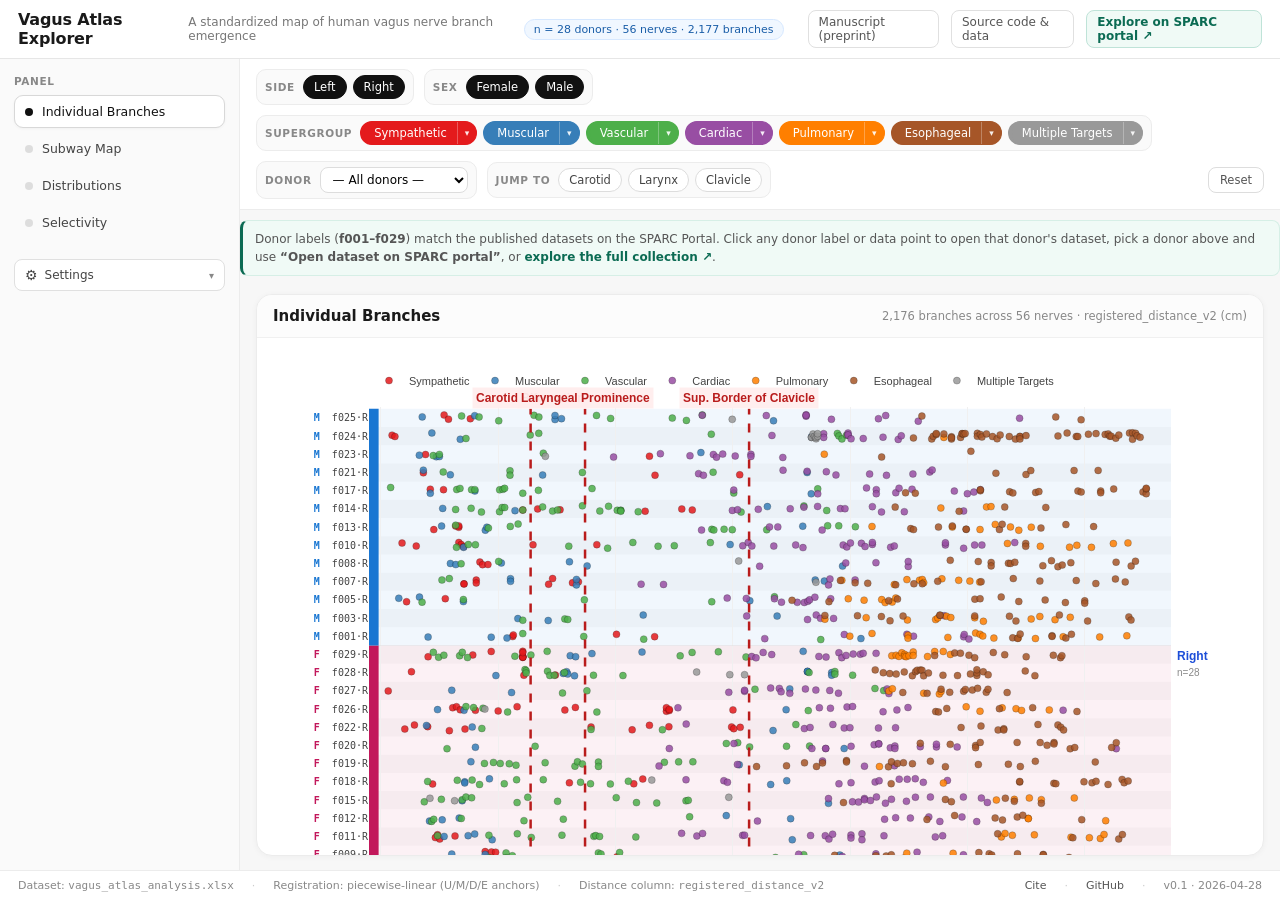
==== commit bf407a55: "Relabel donors to SPARC f-numbers and link datasets by DOI Add 'SPARC Subject' (f001-f029) and 'Data" ====
--- a/explorer/index.html
+++ b/explorer/index.html
@@ -6,6 +6,27 @@
 <title>Vagus Atlas Explorer</title>
 <script src="https://cdn.plot.ly/plotly-2.30.0.min.js" charset="utf-8"></script>
 <script src="vagus_atlas_data.js"></script>
+<script>
+/* ============================================================
+   SPARC dataset linkage helpers (shared across all panels).
+   Each donor object carries `cid` (original identifier) and `doi`
+   (its published SPARC dataset). These helpers let any panel turn a
+   donor f-number into a clickable link to that dataset.
+   ============================================================ */
+(function () {
+  var D = window.atlasData || {};
+  var byId = {};
+  (D.donors || []).forEach(function (d) { byId[d.id] = d; });
+  window.donorById = function (id) { return byId[id] || null; };
+  window.donorDoi  = function (id) { var d = byId[id]; return (d && d.doi) ? d.doi : null; };
+  window.openDonorDataset = function (id) {
+    var u = window.donorDoi(id);
+    if (u) window.open(u, '_blank', 'noopener');
+  };
+  window.sparcCollectionDoi =
+    (D.meta && D.meta.sparc_collection_doi) || 'https://doi.org/10.26275/5uci-o3pe';
+})();
+</script>
 <style>
   /* ==========================================================
      RESET + TYPOGRAPHY
@@ -79,6 +100,50 @@
     border: 1px solid #e0e0e0;
   }
   header .header-link:hover { background: #fafafa; }
+  header .header-link-sparc {
+    color: #0b6b53;
+    border-color: #bfe3d8;
+    background: #f0faf6;
+    font-weight: 600;
+  }
+  header .header-link-sparc:hover { background: #e2f4ee; }
+
+  /* Donor -> SPARC dataset links */
+  .donor-doi-link {
+    font-size: 11px;
+    color: #0b6b53;
+    text-decoration: none;
+    padding: 3px 8px;
+    margin-left: 6px;
+    border-radius: 7px;
+    border: 1px solid #bfe3d8;
+    background: #f0faf6;
+    white-space: nowrap;
+  }
+  .donor-doi-link:hover { background: #e2f4ee; }
+  .donor-doi-link[hidden] { display: none; }
+  /* clickable donor id text (placeholder list, individual header) */
+  .donor-link {
+    color: #0b6b53;
+    text-decoration: none;
+    border-bottom: 1px dotted #0b6b53;
+    cursor: pointer;
+  }
+  .donor-link:hover { color: #08543f; border-bottom-style: solid; }
+  /* explanatory note pointing to SPARC datasets */
+  .sparc-note {
+    font-size: 12px;
+    line-height: 1.5;
+    color: #555;
+    background: #f0faf6;
+    border: 1px solid #d6efe6;
+    border-left: 3px solid #0b6b53;
+    border-radius: 8px;
+    padding: 9px 12px;
+    margin: 10px 0 4px 0;
+  }
+  .sparc-note a { color: #0b6b53; font-weight: 600; text-decoration: none; }
+  .sparc-note a:hover { text-decoration: underline; }
 
   /* ==========================================================
      SIDEBAR
@@ -1010,6 +1075,7 @@
       <div class="spacer"></div>
       <a href="https://www.biorxiv.org/content/10.64898/2026.05.08.723047v2" class="header-link" title="Preprint on bioRxiv (peer-reviewed DOI will replace on publication)" target="_blank" rel="noopener">Manuscript (preprint)</a>
       <a href="https://github.com/drsiyarb/vagus_nerve_explorer" class="header-link" title="Source code &amp; data for reproducibility" target="_blank" rel="noopener">Source code &amp; data</a>
+      <a href="https://doi.org/10.26275/5uci-o3pe" class="header-link header-link-sparc" title="Open the full donor dataset collection on the SPARC Portal" target="_blank" rel="noopener">Explore on SPARC portal ↗</a>
     </header>
 
     <!-- =================================================
@@ -1132,6 +1198,8 @@
             <option value="">— All donors —</option>
             <!-- populated by JS from atlasData.donors -->
           </select>
+          <a id="subject-doi-link" class="donor-doi-link" href="#" target="_blank" rel="noopener"
+             title="Open this donor's published dataset on the SPARC Portal" hidden>Open dataset on SPARC portal ↗</a>
         </div>
 
         <div class="filter-group">
@@ -1146,6 +1214,14 @@
 
       <!-- ----- Subgroup picker (second-row, appears when a supergroup chevron is open) ----- -->
       <div class="filter-subbar" id="subgroup-subbar"></div>
+
+      <!-- ----- SPARC dataset linkage note ----- -->
+      <div class="sparc-note">
+        Donor labels (<b>f001–f029</b>) match the published datasets on the SPARC Portal.
+        Click any donor label or data point to open that donor's dataset, pick a donor above and use
+        <b>“Open dataset on SPARC portal”</b>, or
+        <a href="https://doi.org/10.26275/5uci-o3pe" target="_blank" rel="noopener">explore the full collection ↗</a>.
+      </div>
 
       <!-- ----- Panel area ----- -->
       <div class="panel-area">
@@ -1643,9 +1719,27 @@
     });
 
     // ---- Subject dropdown (donor mode) ----
+    // Update the "Open dataset on SPARC portal" link beside the donor dropdown
+    function updateSubjectDoiLink(id) {
+      const link = document.getElementById('subject-doi-link');
+      if (!link) return;
+      const doi = id ? window.donorDoi(id) : null;
+      if (doi) {
+        link.href = doi;
+        const donor = window.donorById(id);
+        link.title = 'Open donor ' + id + (donor && donor.cid ? ' (' + donor.cid + ')' : '') +
+                     ' dataset on the SPARC Portal';
+        link.hidden = false;
+      } else {
+        link.hidden = true;
+        link.removeAttribute('href');
+      }
+    }
+
     document.getElementById('subject-select').addEventListener('change', (e) => {
       const v = e.target.value;
       state.filters.subject = v === '' ? null : v;
+      updateSubjectDoiLink(state.filters.subject);
       emit({ kind: 'subject', value: state.filters.subject });
       renderDebug();
     });
@@ -1665,6 +1759,7 @@
       refreshSupergroupChips();
       buildSubgroupSubbar();
       document.getElementById('subject-select').value = '';
+      updateSubjectDoiLink(null);
 
       emit({ kind: 'reset' });
       renderDebug();
@@ -3155,14 +3250,17 @@
       for (const sg of D.meta.group_order) {
         const sgIdx = idx.filter(i => b.group[i] === sg);
         if (!sgIdx.length) continue;
-        const xs = [], ys = [], texts = [];
+        const xs = [], ys = [], texts = [], cds = [];
         for (const i of sgIdx) {
           const key = `${b.subject[i]}|${b.side[i]}`;
           const lane = laneSet.get(key);
           if (lane == null) continue;
           xs.push(b[distKey][i]);
           ys.push(lane + jitter(i));
-          texts.push(`${b.name[i]}<br><i>${b.group[i]} — ${b.subgroup[i]}</i><br>${b.subject[i]} ${b.side[i]} (${b.sex[i] || '?'})`);
+          const donor = window.donorById(b.subject[i]);
+          const cidTag = donor && donor.cid ? ` <span style="color:#888">(${donor.cid})</span>` : '';
+          texts.push(`${b.name[i]}<br><i>${b.group[i]} — ${b.subgroup[i]}</i><br>${b.subject[i]}${cidTag} ${b.side[i]} (${b.sex[i] || '?'})<br><span style="color:#0b6b53">click → open SPARC dataset ↗</span>`);
+          cds.push(b.subject[i]);
         }
         traces.push({
           x: xs, y: ys, mode: 'markers',
@@ -3171,6 +3269,7 @@
             size: 7, color: SG_COLOR[sg], opacity: 0.85,
             line: { color: 'rgba(0,0,0,0.5)', width: 0.5 },
           },
+          customdata: cds,
           text: texts, hovertemplate: '%{text}<br>x = %{x:.2f} cm<extra></extra>',
         });
       }
@@ -3224,6 +3323,35 @@
       };
 
       Plotly.react(containerId, traces, layout, { responsive: true, displaylogo: false, modeBarButtonsToRemove: ['lasso2d', 'select2d'] });
+
+      // Click a branch mark -> open that donor's published SPARC dataset
+      const gd = document.getElementById(containerId);
+      if (gd && !gd._sparcClickBound) {
+        gd._sparcClickBound = true;
+        gd.on('plotly_click', (ev) => {
+          if (!ev || !ev.points || !ev.points.length) return;
+          const pt = ev.points[0];
+          const id = pt && pt.customdata;
+          if (id) window.openDonorDataset(id);
+        });
+      }
+      // Make the donor lane labels (y-axis ticks) clickable -> dataset
+      if (gd) {
+        setTimeout(() => {
+          const nodes = gd.querySelectorAll('.yaxislayer-above .ytick text, g.yaxislayer .ytick text');
+          nodes.forEach((node) => {
+            const m = (node.textContent || '').match(/f0\d\d/);
+            if (!m) return;
+            const id = m[0];
+            if (!window.donorDoi(id)) return;
+            node.style.cursor = 'pointer';
+            if (!node._sparcBound) {
+              node._sparcBound = true;
+              node.addEventListener('click', () => window.openDonorDataset(id));
+            }
+          });
+        }, 60);
+      }
     }
 
     function renderIndividual() {
